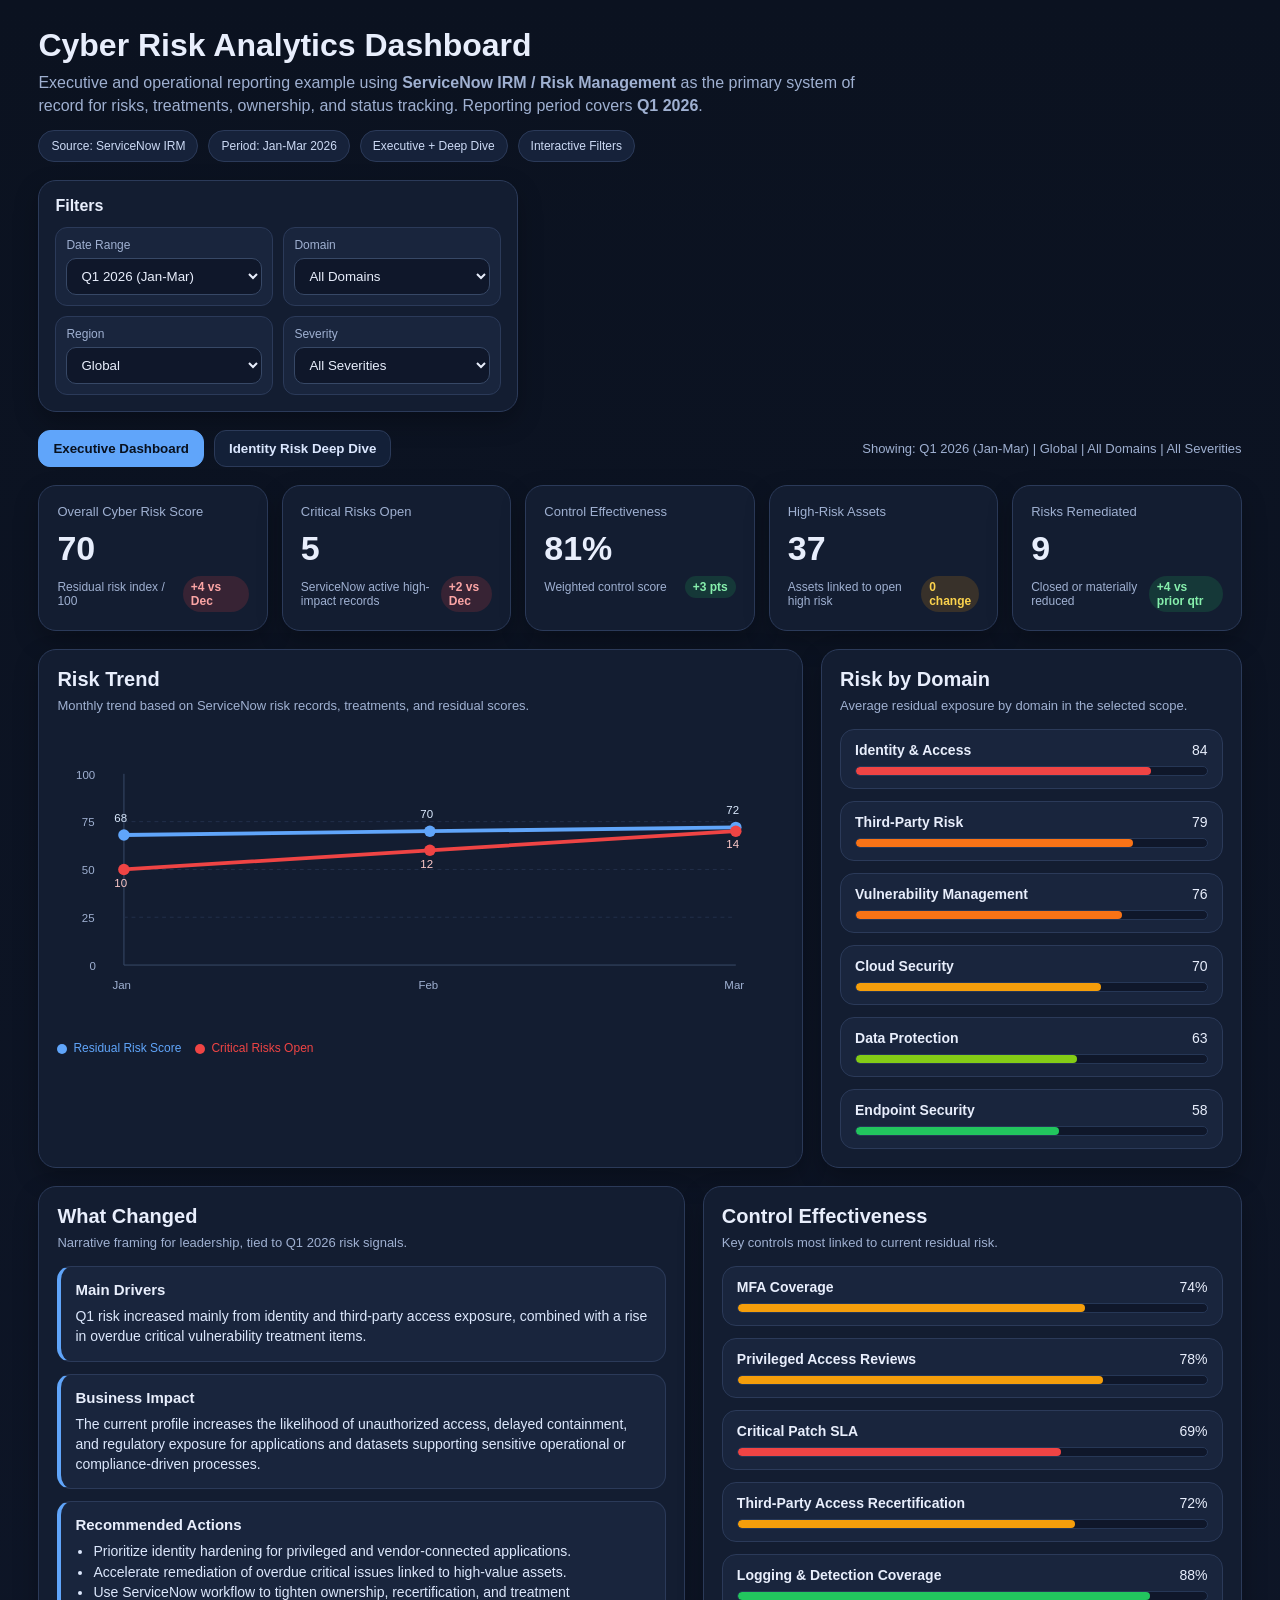
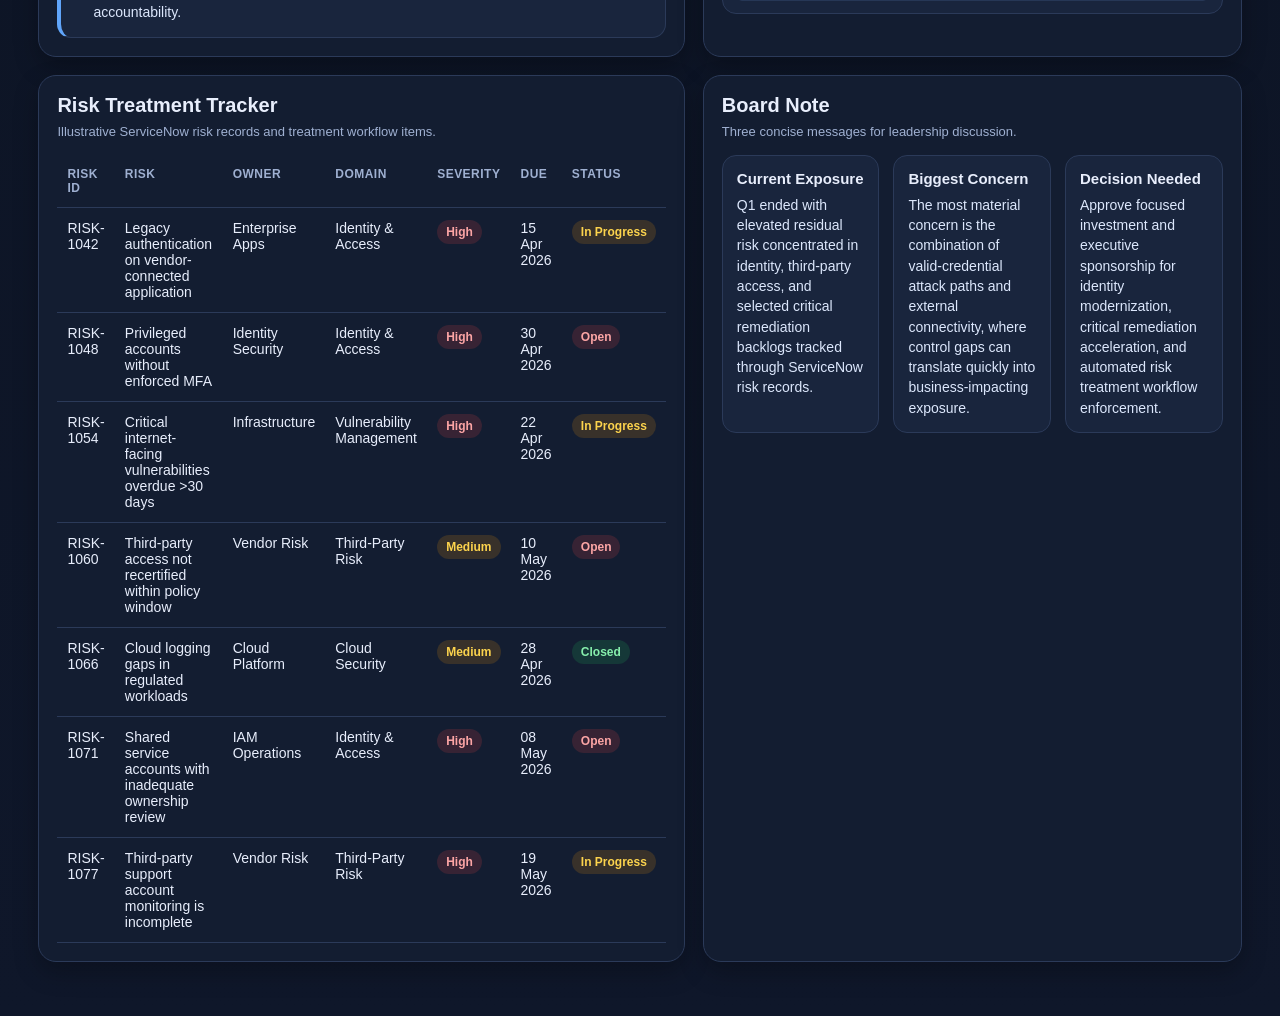
==== index.html @ 6f70bd86 "Update" ====
<!DOCTYPE html>
<html lang="en">
<head>
  <meta charset="UTF-8" />
  <meta name="viewport" content="width=device-width, initial-scale=1.0" />
  <title>Cyber Risk Analytics | ServiceNow IRM Example</title>
  <style>
    :root {
      --bg: #0b1220;
      --bg-2: #0f172a;
      --panel: #131d31;
      --panel-2: #19253d;
      --border: #2b3a59;
      --text: #e8eefc;
      --muted: #9fb0d1;
      --accent: #60a5fa;
      --good: #22c55e;
      --warn: #f59e0b;
      --bad: #ef4444;
      --good-soft: rgba(34, 197, 94, 0.16);
      --warn-soft: rgba(245, 158, 11, 0.16);
      --bad-soft: rgba(239, 68, 68, 0.16);
      --radius: 18px;
      --shadow: 0 10px 25px rgba(0, 0, 0, 0.25);
    }

    * { box-sizing: border-box; }

    body {
      margin: 0;
      font-family: Arial, Helvetica, sans-serif;
      color: var(--text);
      background: linear-gradient(180deg, var(--bg) 0%, var(--bg-2) 100%);
    }

    .container {
      width: min(1440px, 94%);
      margin: 0 auto;
      padding: 28px 0 36px;
    }

    .topbar {
      display: flex;
      justify-content: space-between;
      gap: 18px;
      align-items: flex-start;
      flex-wrap: wrap;
      margin-bottom: 18px;
    }

    .title-block h1 {
      margin: 0 0 8px;
      font-size: 32px;
      line-height: 1.1;
    }

    .title-block p {
      margin: 0;
      color: var(--muted);
      line-height: 1.45;
      max-width: 820px;
    }

    .tag-row {
      margin-top: 12px;
      display: flex;
      gap: 10px;
      flex-wrap: wrap;
    }

    .tag {
      background: #16223a;
      border: 1px solid var(--border);
      color: #ccdaf5;
      padding: 8px 12px;
      border-radius: 999px;
      font-size: 12px;
    }

    .card {
      background: var(--panel);
      border: 1px solid var(--border);
      border-radius: var(--radius);
      box-shadow: var(--shadow);
    }

    .filters {
      min-width: 360px;
      padding: 16px;
    }

    .filters h3 {
      margin: 0 0 12px;
      font-size: 16px;
    }

    .filter-grid {
      display: grid;
      grid-template-columns: 1fr 1fr;
      gap: 10px;
    }

    .filter {
      background: var(--panel-2);
      border: 1px solid var(--border);
      border-radius: 12px;
      padding: 10px;
    }

    .filter label {
      display: block;
      font-size: 12px;
      color: var(--muted);
      margin-bottom: 6px;
    }

    .filter select {
      width: 100%;
      border: 1px solid #374866;
      background: #0f172a;
      color: var(--text);
      padding: 9px 10px;
      border-radius: 10px;
      outline: none;
    }

    .toolbar {
      display: flex;
      justify-content: space-between;
      gap: 12px;
      align-items: center;
      flex-wrap: wrap;
      margin: 18px 0;
    }

    .tabs {
      display: flex;
      gap: 10px;
      flex-wrap: wrap;
    }

    .tab-btn {
      border: 1px solid var(--border);
      background: #132038;
      color: #dbe7ff;
      padding: 10px 14px;
      border-radius: 12px;
      cursor: pointer;
      font-weight: 700;
    }

    .tab-btn.active {
      background: var(--accent);
      color: #08111f;
      border-color: var(--accent);
    }

    .meta-note {
      color: var(--muted);
      font-size: 13px;
    }

    .tab-content {
      display: none;
    }

    .tab-content.active {
      display: block;
    }

    .kpi-grid {
      display: grid;
      grid-template-columns: repeat(5, 1fr);
      gap: 14px;
      margin-bottom: 18px;
    }

    .kpi-card {
      padding: 18px;
    }

    .kpi-label {
      color: var(--muted);
      font-size: 13px;
      margin-bottom: 10px;
    }

    .kpi-value {
      font-size: 34px;
      font-weight: 700;
      margin-bottom: 8px;
    }

    .kpi-foot {
      display: flex;
      justify-content: space-between;
      gap: 8px;
      align-items: center;
      color: var(--muted);
      font-size: 12px;
    }

    .delta {
      font-weight: 700;
      font-size: 12px;
      padding: 4px 8px;
      border-radius: 999px;
    }

    .delta.good { background: var(--good-soft); color: #86efac; }
    .delta.warn { background: var(--warn-soft); color: #fcd34d; }
    .delta.bad  { background: var(--bad-soft); color: #fca5a5; }

    .section-grid {
      display: grid;
      grid-template-columns: 2fr 1.1fr;
      gap: 18px;
      margin-bottom: 18px;
    }

    .section-grid-2 {
      display: grid;
      grid-template-columns: 1.2fr 1fr;
      gap: 18px;
      margin-bottom: 18px;
    }

    .panel {
      padding: 18px;
    }

    .panel h2 {
      margin: 0 0 6px;
      font-size: 20px;
    }

    .sub {
      color: var(--muted);
      font-size: 13px;
      margin-bottom: 14px;
      line-height: 1.4;
    }

    .legend {
      display: flex;
      gap: 14px;
      flex-wrap: wrap;
      color: var(--muted);
      font-size: 12px;
      margin-top: 8px;
    }

    .legend span::before {
      content: "";
      display: inline-block;
      width: 10px;
      height: 10px;
      border-radius: 999px;
      margin-right: 6px;
      vertical-align: middle;
      background: currentColor;
    }

    .domain-list {
      display: grid;
      gap: 12px;
    }

    .domain-item {
      background: var(--panel-2);
      border: 1px solid var(--border);
      border-radius: 14px;
      padding: 12px 14px;
    }

    .domain-top {
      display: flex;
      justify-content: space-between;
      gap: 10px;
      margin-bottom: 8px;
      font-size: 14px;
    }

    .domain-bar {
      height: 10px;
      background: #0f172a;
      border-radius: 999px;
      overflow: hidden;
      border: 1px solid #263756;
    }

    .domain-fill {
      height: 100%;
      border-radius: 999px;
    }

    .callout-grid {
      display: grid;
      gap: 12px;
    }

    .callout {
      background: var(--panel-2);
      border: 1px solid var(--border);
      border-left: 4px solid var(--accent);
      border-radius: 14px;
      padding: 14px;
    }

    .callout h4 {
      margin: 0 0 8px;
      font-size: 15px;
    }

    .callout p,
    .callout li {
      margin: 0;
      color: #dce7fc;
      line-height: 1.45;
      font-size: 14px;
    }

    .callout ul {
      margin: 0;
      padding-left: 18px;
    }

    table {
      width: 100%;
      border-collapse: collapse;
      font-size: 14px;
    }

    th, td {
      text-align: left;
      padding: 12px 10px;
      border-bottom: 1px solid var(--border);
      vertical-align: top;
    }

    th {
      font-size: 12px;
      color: var(--muted);
      text-transform: uppercase;
      letter-spacing: 0.04em;
    }

    .pill, .status {
      display: inline-block;
      padding: 5px 9px;
      border-radius: 999px;
      font-size: 12px;
      font-weight: 700;
      white-space: nowrap;
    }

    .pill.high, .status.open { background: var(--bad-soft); color: #fca5a5; }
    .pill.med, .status.progress { background: var(--warn-soft); color: #fcd34d; }
    .pill.low, .status.closed { background: var(--good-soft); color: #86efac; }

    .board-note {
      display: grid;
      grid-template-columns: repeat(3, 1fr);
      gap: 14px;
    }

    .board-box {
      background: var(--panel-2);
      border: 1px solid var(--border);
      border-radius: 14px;
      padding: 14px;
    }

    .board-box h4 {
      margin: 0 0 8px;
      font-size: 15px;
    }

    .board-box p {
      margin: 0;
      color: #dce7fc;
      line-height: 1.45;
      font-size: 14px;
    }

    .identity-grid {
      display: grid;
      grid-template-columns: 1.1fr 1fr;
      gap: 18px;
      margin-bottom: 18px;
    }

    .mini-grid {
      display: grid;
      grid-template-columns: repeat(3, 1fr);
      gap: 14px;
      margin-bottom: 18px;
    }

    .mini-card {
      padding: 16px;
    }

    .mini-card h3 {
      margin: 0 0 8px;
      font-size: 15px;
      color: var(--muted);
      font-weight: 600;
    }

    .mini-card .big {
      font-size: 30px;
      font-weight: 700;
      margin-bottom: 6px;
    }

    .footnote {
      margin-top: 16px;
      color: var(--muted);
      font-size: 12px;
      line-height: 1.5;
    }

    @media (max-width: 1200px) {
      .kpi-grid { grid-template-columns: repeat(2, 1fr); }
      .section-grid, .section-grid-2, .identity-grid, .board-note { grid-template-columns: 1fr; }
      .mini-grid { grid-template-columns: 1fr; }
    }

    @media (max-width: 720px) {
      .kpi-grid { grid-template-columns: 1fr; }
      .filter-grid { grid-template-columns: 1fr; }
      .filters { min-width: auto; width: 100%; }
    }
  </style>
</head>
<body>
  <div class="container">
    <div class="topbar">
      <div class="title-block">
        <h1>Cyber Risk Analytics Dashboard</h1>
        <p>
          Executive and operational reporting example using <strong>ServiceNow IRM / Risk Management</strong>
          as the primary system of record for risks, treatments, ownership, and status tracking.
          Reporting period covers <strong>Q1 2026</strong>.
        </p>
        <div class="tag-row">
          <span class="tag">Source: ServiceNow IRM</span>
          <span class="tag">Period: Jan-Mar 2026</span>
          <span class="tag">Executive + Deep Dive</span>
          <span class="tag">Interactive Filters</span>
        </div>
      </div>

      <div class="filters card">
        <h3>Filters</h3>
        <div class="filter-grid">
          <div class="filter">
            <label>Date Range</label>
            <select id="dateRange">
              <option value="q1" selected>Q1 2026 (Jan-Mar)</option>
              <option value="jan">January 2026</option>
              <option value="feb">February 2026</option>
              <option value="mar">March 2026</option>
            </select>
          </div>
          <div class="filter">
            <label>Domain</label>
            <select id="domainFilter">
              <option value="all" selected>All Domains</option>
              <option value="Identity & Access">Identity & Access</option>
              <option value="Third-Party Risk">Third-Party Risk</option>
              <option value="Vulnerability Management">Vulnerability Management</option>
              <option value="Cloud Security">Cloud Security</option>
            </select>
          </div>
          <div class="filter">
            <label>Region</label>
            <select id="regionFilter">
              <option value="all" selected>Global</option>
              <option value="EMEA">EMEA</option>
              <option value="Americas">Americas</option>
              <option value="APAC">APAC</option>
            </select>
          </div>
          <div class="filter">
            <label>Severity</label>
            <select id="severityFilter">
              <option value="all" selected>All Severities</option>
              <option value="High">High</option>
              <option value="Medium">Medium</option>
            </select>
          </div>
        </div>
      </div>
    </div>

    <div class="toolbar">
      <div class="tabs">
        <button class="tab-btn active" data-tab="executiveTab">Executive Dashboard</button>
        <button class="tab-btn" data-tab="identityTab">Identity Risk Deep Dive</button>
      </div>
      <div class="meta-note" id="activeScopeText">
        Showing: Q1 2026 | Global | All Domains | All Severities
      </div>
    </div>

    <div id="executiveTab" class="tab-content active">
      <section class="kpi-grid">
        <div class="card kpi-card">
          <div class="kpi-label">Overall Cyber Risk Score</div>
          <div class="kpi-value" id="kpiRiskScore">72</div>
          <div class="kpi-foot">
            <span>Residual risk index / 100</span>
            <span class="delta bad" id="kpiRiskDelta">+4 vs Dec</span>
          </div>
        </div>

        <div class="card kpi-card">
          <div class="kpi-label">Critical Risks Open</div>
          <div class="kpi-value" id="kpiCriticalOpen">14</div>
          <div class="kpi-foot">
            <span>ServiceNow active high-impact records</span>
            <span class="delta bad" id="kpiCriticalDelta">+2 vs Dec</span>
          </div>
        </div>

        <div class="card kpi-card">
          <div class="kpi-label">Control Effectiveness</div>
          <div class="kpi-value" id="kpiControl">81%</div>
          <div class="kpi-foot">
            <span>Weighted control score</span>
            <span class="delta good" id="kpiControlDelta">+3 pts</span>
          </div>
        </div>

        <div class="card kpi-card">
          <div class="kpi-label">High-Risk Assets</div>
          <div class="kpi-value" id="kpiAssets">37</div>
          <div class="kpi-foot">
            <span>Assets linked to open high risk</span>
            <span class="delta warn" id="kpiAssetsDelta">0 change</span>
          </div>
        </div>

        <div class="card kpi-card">
          <div class="kpi-label">Risks Remediated</div>
          <div class="kpi-value" id="kpiClosed">9</div>
          <div class="kpi-foot">
            <span>Closed or materially reduced</span>
            <span class="delta good" id="kpiClosedDelta">+4 vs prior qtr</span>
          </div>
        </div>
      </section>

      <section class="section-grid">
        <div class="card panel">
          <h2>Risk Trend</h2>
          <div class="sub">Monthly trend based on ServiceNow risk records, treatments, and residual scores.</div>
          <div id="trendChart"></div>
          <div class="legend">
            <span style="color:#60a5fa;">Residual Risk Score</span>
            <span style="color:#ef4444;">Critical Risks Open</span>
          </div>
        </div>

        <div class="card panel">
          <h2>Risk by Domain</h2>
          <div class="sub">Average residual exposure by domain in the selected scope.</div>
          <div class="domain-list" id="domainList"></div>
        </div>
      </section>

      <section class="section-grid-2">
        <div class="card panel">
          <h2>What Changed</h2>
          <div class="sub">Narrative framing for leadership, tied to Q1 2026 risk signals.</div>
          <div class="callout-grid">
            <div class="callout">
              <h4>Main Drivers</h4>
              <p id="narrativeDrivers"></p>
            </div>
            <div class="callout">
              <h4>Business Impact</h4>
              <p id="narrativeImpact"></p>
            </div>
            <div class="callout">
              <h4>Recommended Actions</h4>
              <ul id="narrativeActions"></ul>
            </div>
          </div>
        </div>

        <div class="card panel">
          <h2>Control Effectiveness</h2>
          <div class="sub">Key controls most linked to current residual risk.</div>
          <div class="domain-list" id="controlList"></div>
        </div>
      </section>

      <section class="section-grid-2">
        <div class="card panel">
          <h2>Risk Treatment Tracker</h2>
          <div class="sub">Illustrative ServiceNow risk records and treatment workflow items.</div>
          <table>
            <thead>
              <tr>
                <th>Risk ID</th>
                <th>Risk</th>
                <th>Owner</th>
                <th>Domain</th>
                <th>Severity</th>
                <th>Due</th>
                <th>Status</th>
              </tr>
            </thead>
            <tbody id="riskTableBody"></tbody>
          </table>
        </div>

        <div class="card panel">
          <h2>Board Note</h2>
          <div class="sub">Three concise messages for leadership discussion.</div>
          <div class="board-note">
            <div class="board-box">
              <h4>Current Exposure</h4>
              <p id="boardExposure"></p>
            </div>
            <div class="board-box">
              <h4>Biggest Concern</h4>
              <p id="boardConcern"></p>
            </div>
            <div class="board-box">
              <h4>Decision Needed</h4>
              <p id="boardDecision"></p>
            </div>
          </div>
        </div>
      </section>
    </div>

    <div id="identityTab" class="tab-content">
      <section class="mini-grid">
        <div class="card mini-card">
          <h3>Privileged Accounts Without MFA</h3>
          <div class="big" id="idMfaGap">18</div>
          <div class="meta-note">Accounts tied to high-risk ServiceNow records</div>
        </div>
        <div class="card mini-card">
          <h3>Third-Party Connected Apps</h3>
          <div class="big" id="idVendorApps">7</div>
          <div class="meta-note">Apps requiring authentication review</div>
        </div>
        <div class="card mini-card">
          <h3>Identity Control Effectiveness</h3>
          <div class="big" id="idControlScore">74%</div>
          <div class="meta-note">Weighted score across MFA, PAM, recertification</div>
        </div>
      </section>

      <section class="identity-grid">
        <div class="card panel">
          <h2>Identity Risk Story</h2>
          <div class="sub">Focused view on access, authentication, and vendor-linked exposure.</div>
          <div class="callout-grid">
            <div class="callout">
              <h4>Current State</h4>
              <p>
                Identity remains the highest-risk domain in Q1 2026, driven by gaps in MFA enforcement,
                recertification coverage, and legacy authentication on selected externally connected applications.
              </p>
            </div>
            <div class="callout">
              <h4>Why It Matters</h4>
              <p>
                This is the most direct path from technical weakness to business impact, because successful compromise
                through valid credentials can bypass many perimeter controls and expose regulated or sensitive datasets.
              </p>
            </div>
            <div class="callout">
              <h4>Priority Actions</h4>
              <ul>
                <li>Accelerate MFA enforcement for privileged and external-facing accounts.</li>
                <li>Complete migration of legacy vendor-connected authentication flows to OAuth2.</li>
                <li>Automate third-party access recertification through ServiceNow workflow.</li>
              </ul>
            </div>
          </div>
        </div>

        <div class="card panel">
          <h2>Identity Controls</h2>
          <div class="sub">Q1 control view for the selected scope.</div>
          <div class="domain-list" id="identityControlList"></div>
        </div>
      </section>

      <section class="card panel">
        <h2>Identity Risk Records</h2>
        <div class="sub">Identity and access risks filtered from the same ServiceNow-style dataset.</div>
        <table>
          <thead>
            <tr>
              <th>Risk ID</th>
              <th>Risk</th>
              <th>Owner</th>
              <th>Region</th>
              <th>Severity</th>
              <th>Due</th>
              <th>Status</th>
            </tr>
          </thead>
          <tbody id="identityTableBody"></tbody>
        </table>

        <div class="footnote">
          Example page only. Data is illustrative, but shaped to reflect realistic Q1 2026 themes:
          identity risk, third-party access exposure, vulnerability backlog, and executive decision support.
        </div>
      </section>
    </div>
  </div>

  <script>
    const monthlyData = {
      q1: {
        labels: ["Jan", "Feb", "Mar"],
        riskScore: [68, 70, 72],
        criticalOpen: [10, 12, 14],
        controlEffectiveness: 81,
        highRiskAssets: 37,
        remediated: 9,
        delta: {
          risk: "+4 vs Dec",
          critical: "+2 vs Dec",
          control: "+3 pts",
          assets: "0 change",
          closed: "+4 vs prior qtr"
        }
      },
      jan: {
        labels: ["Jan"],
        riskScore: [68],
        criticalOpen: [10],
        controlEffectiveness: 79,
        highRiskAssets: 34,
        remediated: 2,
        delta: {
          risk: "+0 baseline",
          critical: "10 open",
          control: "79%",
          assets: "34 assets",
          closed: "2 closed"
        }
      },
      feb: {
        labels: ["Feb"],
        riskScore: [70],
        criticalOpen: [12],
        controlEffectiveness: 80,
        highRiskAssets: 36,
        remediated: 3,
        delta: {
          risk: "+2 vs Jan",
          critical: "+2 vs Jan",
          control: "+1 pt",
          assets: "+2 vs Jan",
          closed: "3 closed"
        }
      },
      mar: {
        labels: ["Mar"],
        riskScore: [72],
        criticalOpen: [14],
        controlEffectiveness: 81,
        highRiskAssets: 37,
        remediated: 4,
        delta: {
          risk: "+2 vs Feb",
          critical: "+2 vs Feb",
          control: "+1 pt",
          assets: "+1 vs Feb",
          closed: "4 closed"
        }
      }
    };

    const risks = [
      {
        id: "RISK-1042",
        title: "Legacy authentication on vendor-connected application",
        owner: "Enterprise Apps",
        domain: "Identity & Access",
        severity: "High",
        status: "In Progress",
        region: "EMEA",
        due: "15 Apr 2026"
      },
      {
        id: "RISK-1048",
        title: "Privileged accounts without enforced MFA",
        owner: "Identity Security",
        domain: "Identity & Access",
        severity: "High",
        status: "Open",
        region: "Global",
        due: "30 Apr 2026"
      },
      {
        id: "RISK-1054",
        title: "Critical internet-facing vulnerabilities overdue >30 days",
        owner: "Infrastructure",
        domain: "Vulnerability Management",
        severity: "High",
        status: "In Progress",
        region: "Americas",
        due: "22 Apr 2026"
      },
      {
        id: "RISK-1060",
        title: "Third-party access not recertified within policy window",
        owner: "Vendor Risk",
        domain: "Third-Party Risk",
        severity: "Medium",
        status: "Open",
        region: "Global",
        due: "10 May 2026"
      },
      {
        id: "RISK-1066",
        title: "Cloud logging gaps in regulated workloads",
        owner: "Cloud Platform",
        domain: "Cloud Security",
        severity: "Medium",
        status: "Closed",
        region: "APAC",
        due: "28 Apr 2026"
      },
      {
        id: "RISK-1071",
        title: "Shared service accounts with inadequate ownership review",
        owner: "IAM Operations",
        domain: "Identity & Access",
        severity: "High",
        status: "Open",
        region: "EMEA",
        due: "08 May 2026"
      },
      {
        id: "RISK-1077",
        title: "Third-party support account monitoring is incomplete",
        owner: "Vendor Risk",
        domain: "Third-Party Risk",
        severity: "High",
        status: "In Progress",
        region: "Americas",
        due: "19 May 2026"
      }
    ];

    const domainScores = {
      "Identity & Access": 84,
      "Third-Party Risk": 79,
      "Vulnerability Management": 76,
      "Cloud Security": 70,
      "Data Protection": 63,
      "Endpoint Security": 58
    };

    const controls = [
      { name: "MFA Coverage", value: 74, color: "#f59e0b" },
      { name: "Privileged Access Reviews", value: 78, color: "#f59e0b" },
      { name: "Critical Patch SLA", value: 69, color: "#ef4444" },
      { name: "Third-Party Access Recertification", value: 72, color: "#f59e0b" },
      { name: "Logging & Detection Coverage", value: 88, color: "#22c55e" }
    ];

    const identityControls = [
      { name: "Privileged MFA Enforcement", value: 71, color: "#ef4444" },
      { name: "Role / Access Recertification", value: 73, color: "#f59e0b" },
      { name: "Vendor Authentication Modernization", value: 68, color: "#ef4444" },
      { name: "Identity Monitoring Coverage", value: 84, color: "#22c55e" }
    ];

    const filterEls = {
      dateRange: document.getElementById("dateRange"),
      domain: document.getElementById("domainFilter"),
      region: document.getElementById("regionFilter"),
      severity: document.getElementById("severityFilter")
    };

    function statusClass(status) {
      if (status === "Open") return "open";
      if (status === "In Progress") return "progress";
      return "closed";
    }

    function severityClass(sev) {
      if (sev === "High") return "high";
      if (sev === "Medium") return "med";
      return "low";
    }

    function renderTrendChart(scopeKey) {
      const data = monthlyData[scopeKey];
      const labels = data.labels;
      const riskArr = data.riskScore;
      const criticalArr = data.criticalOpen;

      const width = 760;
      const height = 300;
      const left = 70;
      const right = 710;
      const top = 40;
      const bottom = 240;

      const pointsFor = (arr) => {
        const step = labels.length === 1 ? 0 : (right - left) / (labels.length - 1);
        return arr.map((v, i) => {
          const x = labels.length === 1 ? (left + right) / 2 : left + (step * i);
          const y = bottom - ((v / 100) * (bottom - top));
          return { x, y, value: v, label: labels[i] };
        });
      };

      const riskPoints = pointsFor(riskArr);
      const critPoints = pointsFor(criticalArr.map(v => v * 5)); // scale visually

      const poly = pts => pts.map(p => `${p.x},${p.y}`).join(" ");

      const labelX = (i) => labels.length === 1 ? (left + right) / 2 : left + (((right - left) / (labels.length - 1)) * i);

      document.getElementById("trendChart").innerHTML = `
        <svg viewBox="0 0 760 300" width="100%" height="300" aria-label="Risk trend chart">
          <line x1="${left}" y1="${top}" x2="${left}" y2="${bottom}" stroke="#3a4b6a" stroke-width="1"/>
          <line x1="${left}" y1="${bottom}" x2="${right}" y2="${bottom}" stroke="#3a4b6a" stroke-width="1"/>

          <line x1="${left}" y1="190" x2="${right}" y2="190" stroke="#22304b" stroke-dasharray="4 4"/>
          <line x1="${left}" y1="140" x2="${right}" y2="140" stroke="#22304b" stroke-dasharray="4 4"/>
          <line x1="${left}" y1="90" x2="${right}" y2="90" stroke="#22304b" stroke-dasharray="4 4"/>

          <text x="34" y="245" fill="#9fb0d1" font-size="12">0</text>
          <text x="26" y="195" fill="#9fb0d1" font-size="12">25</text>
          <text x="26" y="145" fill="#9fb0d1" font-size="12">50</text>
          <text x="26" y="95" fill="#9fb0d1" font-size="12">75</text>
          <text x="20" y="45" fill="#9fb0d1" font-size="12">100</text>

          ${labels.map((lbl, i) => `
            <text x="${labelX(i) - 12}" y="265" fill="#9fb0d1" font-size="12">${lbl}</text>
          `).join("")}

          <polyline fill="none" stroke="#60a5fa" stroke-width="4" points="${poly(riskPoints)}" />
          <polyline fill="none" stroke="#ef4444" stroke-width="4" points="${poly(critPoints)}" />

          ${riskPoints.map(p => `
            <circle cx="${p.x}" cy="${p.y}" r="6" fill="#60a5fa"/>
            <text x="${p.x - 10}" y="${p.y - 14}" fill="#dbeafe" font-size="12">${p.value}</text>
          `).join("")}

          ${critPoints.map((p, i) => `
            <circle cx="${p.x}" cy="${p.y}" r="6" fill="#ef4444"/>
            <text x="${p.x - 10}" y="${p.y + 18}" fill="#fecaca" font-size="12">${criticalArr[i]}</text>
          `).join("")}
        </svg>
      `;
    }

    function renderDomainList(selectedDomain) {
      const list = document.getElementById("domainList");
      const entries = Object.entries(domainScores)
        .filter(([name]) => selectedDomain === "all" || name === selectedDomain);

      list.innerHTML = entries.map(([name, value]) => {
        const color =
          value >= 80 ? "#ef4444" :
          value >= 75 ? "#f97316" :
          value >= 68 ? "#f59e0b" :
          value >= 60 ? "#84cc16" : "#22c55e";

        return `
          <div class="domain-item">
            <div class="domain-top"><strong>${name}</strong><span>${value}</span></div>
            <div class="domain-bar"><div class="domain-fill" style="width:${value}%; background:${color};"></div></div>
          </div>
        `;
      }).join("");
    }

    function renderControlList(targetId, items) {
      const el = document.getElementById(targetId);
      el.innerHTML = items.map(c => `
        <div class="domain-item">
          <div class="domain-top"><strong>${c.name}</strong><span>${c.value}%</span></div>
          <div class="domain-bar"><div class="domain-fill" style="width:${c.value}%; background:${c.color};"></div></div>
        </div>
      `).join("");
    }

    function getFilteredRisks() {
      const domain = filterEls.domain.value;
      const region = filterEls.region.value;
      const severity = filterEls.severity.value;

      return risks.filter(r => {
        const domainOk = domain === "all" || r.domain === domain;
        const regionOk = region === "all" || r.region === region || r.region === "Global";
        const sevOk = severity === "all" || r.severity === severity;
        return domainOk && regionOk && sevOk;
      });
    }

    function renderRiskTable() {
      const rows = getFilteredRisks();
      const body = document.getElementById("riskTableBody");
      body.innerHTML = rows.map(r => `
        <tr>
          <td>${r.id}</td>
          <td>${r.title}</td>
          <td>${r.owner}</td>
          <td>${r.domain}</td>
          <td><span class="pill ${severityClass(r.severity)}">${r.severity}</span></td>
          <td>${r.due}</td>
          <td><span class="status ${statusClass(r.status)}">${r.status}</span></td>
        </tr>
      `).join("");
    }

    function renderIdentityTable() {
      const rows = getFilteredRisks().filter(r => r.domain === "Identity & Access");
      const body = document.getElementById("identityTableBody");
      body.innerHTML = rows.map(r => `
        <tr>
          <td>${r.id}</td>
          <td>${r.title}</td>
          <td>${r.owner}</td>
          <td>${r.region}</td>
          <td><span class="pill ${severityClass(r.severity)}">${r.severity}</span></td>
          <td>${r.due}</td>
          <td><span class="status ${statusClass(r.status)}">${r.status}</span></td>
        </tr>
      `).join("") || `
        <tr><td colspan="7">No identity risks match the current filters.</td></tr>
      `;
    }

    function renderNarratives(scopeKey) {
      const domain = filterEls.domain.value;
      const driversText =
        domain === "Identity & Access"
          ? "Identity remains the primary risk driver, with incomplete MFA coverage, legacy authentication on selected vendor-connected applications, and weak ownership review on shared privileged accounts."
          : domain === "Third-Party Risk"
          ? "Third-party risk remains elevated due to delayed recertification, inconsistent monitoring of partner-linked accounts, and incomplete validation of externally connected support access."
          : domain === "Vulnerability Management"
          ? "Residual risk is being driven by overdue critical vulnerabilities on externally exposed assets, where remediation pace has not fully matched exposure and exploitation pressure."
          : "Q1 risk increased mainly from identity and third-party access exposure, combined with a rise in overdue critical vulnerability treatment items.";

      const impactText =
        "The current profile increases the likelihood of unauthorized access, delayed containment, and regulatory exposure for applications and datasets supporting sensitive operational or compliance-driven processes.";

      const actions = [
        "Prioritize identity hardening for privileged and vendor-connected applications.",
        "Accelerate remediation of overdue critical issues linked to high-value assets.",
        "Use ServiceNow workflow to tighten ownership, recertification, and treatment accountability."
      ];

      document.getElementById("narrativeDrivers").textContent = driversText;
      document.getElementById("narrativeImpact").textContent = impactText;
      document.getElementById("narrativeActions").innerHTML = actions.map(a => `<li>${a}</li>`).join("");

      document.getElementById("boardExposure").textContent =
        "Q1 ended with elevated residual risk concentrated in identity, third-party access, and selected critical remediation backlogs tracked through ServiceNow risk records.";

      document.getElementById("boardConcern").textContent =
        "The most material concern is the combination of valid-credential attack paths and external connectivity, where control gaps can translate quickly into business-impacting exposure.";

      document.getElementById("boardDecision").textContent =
        "Approve focused investment and executive sponsorship for identity modernization, critical remediation acceleration, and automated risk treatment workflow enforcement.";
    }

    function renderKPIs(scopeKey) {
      const data = monthlyData[scopeKey];
      const filteredRisks = getFilteredRisks();

      const highCount = filteredRisks.filter(r => r.severity === "High" && r.status !== "Closed").length;
      const closedCount = filteredRisks.filter(r => r.status === "Closed").length;
      const assetCount = Math.max(8, filteredRisks.length * 4 + (scopeKey === "q1" ? 9 : 4));

      document.getElementById("kpiRiskScore").textContent =
        scopeKey === "q1"
          ? Math.round(data.riskScore.reduce((a,b)=>a+b,0) / data.riskScore.length)
          : data.riskScore[0];

      document.getElementById("kpiCriticalOpen").textContent = highCount;
      document.getElementById("kpiControl").textContent = `${data.controlEffectiveness}%`;
      document.getElementById("kpiAssets").textContent = assetCount;
      document.getElementById("kpiClosed").textContent = Math.max(data.remediated, closedCount);

      document.getElementById("kpiRiskDelta").textContent = data.delta.risk;
      document.getElementById("kpiCriticalDelta").textContent = data.delta.critical;
      document.getElementById("kpiControlDelta").textContent = data.delta.control;
      document.getElementById("kpiAssetsDelta").textContent = data.delta.assets;
      document.getElementById("kpiClosedDelta").textContent = data.delta.closed;
    }

    function renderIdentityMini() {
      const rows = getFilteredRisks().filter(r => r.domain === "Identity & Access");
      document.getElementById("idMfaGap").textContent = Math.max(6, rows.length * 6);
      document.getElementById("idVendorApps").textContent = Math.max(3, rows.length + 4);
      document.getElementById("idControlScore").textContent = "74%";
    }

    function updateScopeText() {
      const dateLabel = filterEls.dateRange.options[filterEls.dateRange.selectedIndex].text;
      const domainLabel = filterEls.domain.options[filterEls.domain.selectedIndex].text;
      const regionLabel = filterEls.region.options[filterEls.region.selectedIndex].text;
      const severityLabel = filterEls.severity.options[filterEls.severity.selectedIndex].text;
      document.getElementById("activeScopeText").textContent =
        `Showing: ${dateLabel} | ${regionLabel} | ${domainLabel} | ${severityLabel}`;
    }

    function renderAll() {
      const scopeKey = filterEls.dateRange.value;
      renderKPIs(scopeKey);
      renderTrendChart(scopeKey);
      renderDomainList(filterEls.domain.value);
      renderControlList("controlList", controls);
      renderControlList("identityControlList", identityControls);
      renderRiskTable();
      renderIdentityTable();
      renderNarratives(scopeKey);
      renderIdentityMini();
      updateScopeText();
    }

    document.querySelectorAll(".tab-btn").forEach(btn => {
      btn.addEventListener("click", () => {
        document.querySelectorAll(".tab-btn").forEach(b => b.classList.remove("active"));
        document.querySelectorAll(".tab-content").forEach(tab => tab.classList.remove("active"));
        btn.classList.add("active");
        document.getElementById(btn.dataset.tab).classList.add("active");
      });
    });

    Object.values(filterEls).forEach(el => el.addEventListener("change", renderAll));

    renderAll();
  </script>
</body>
</html>
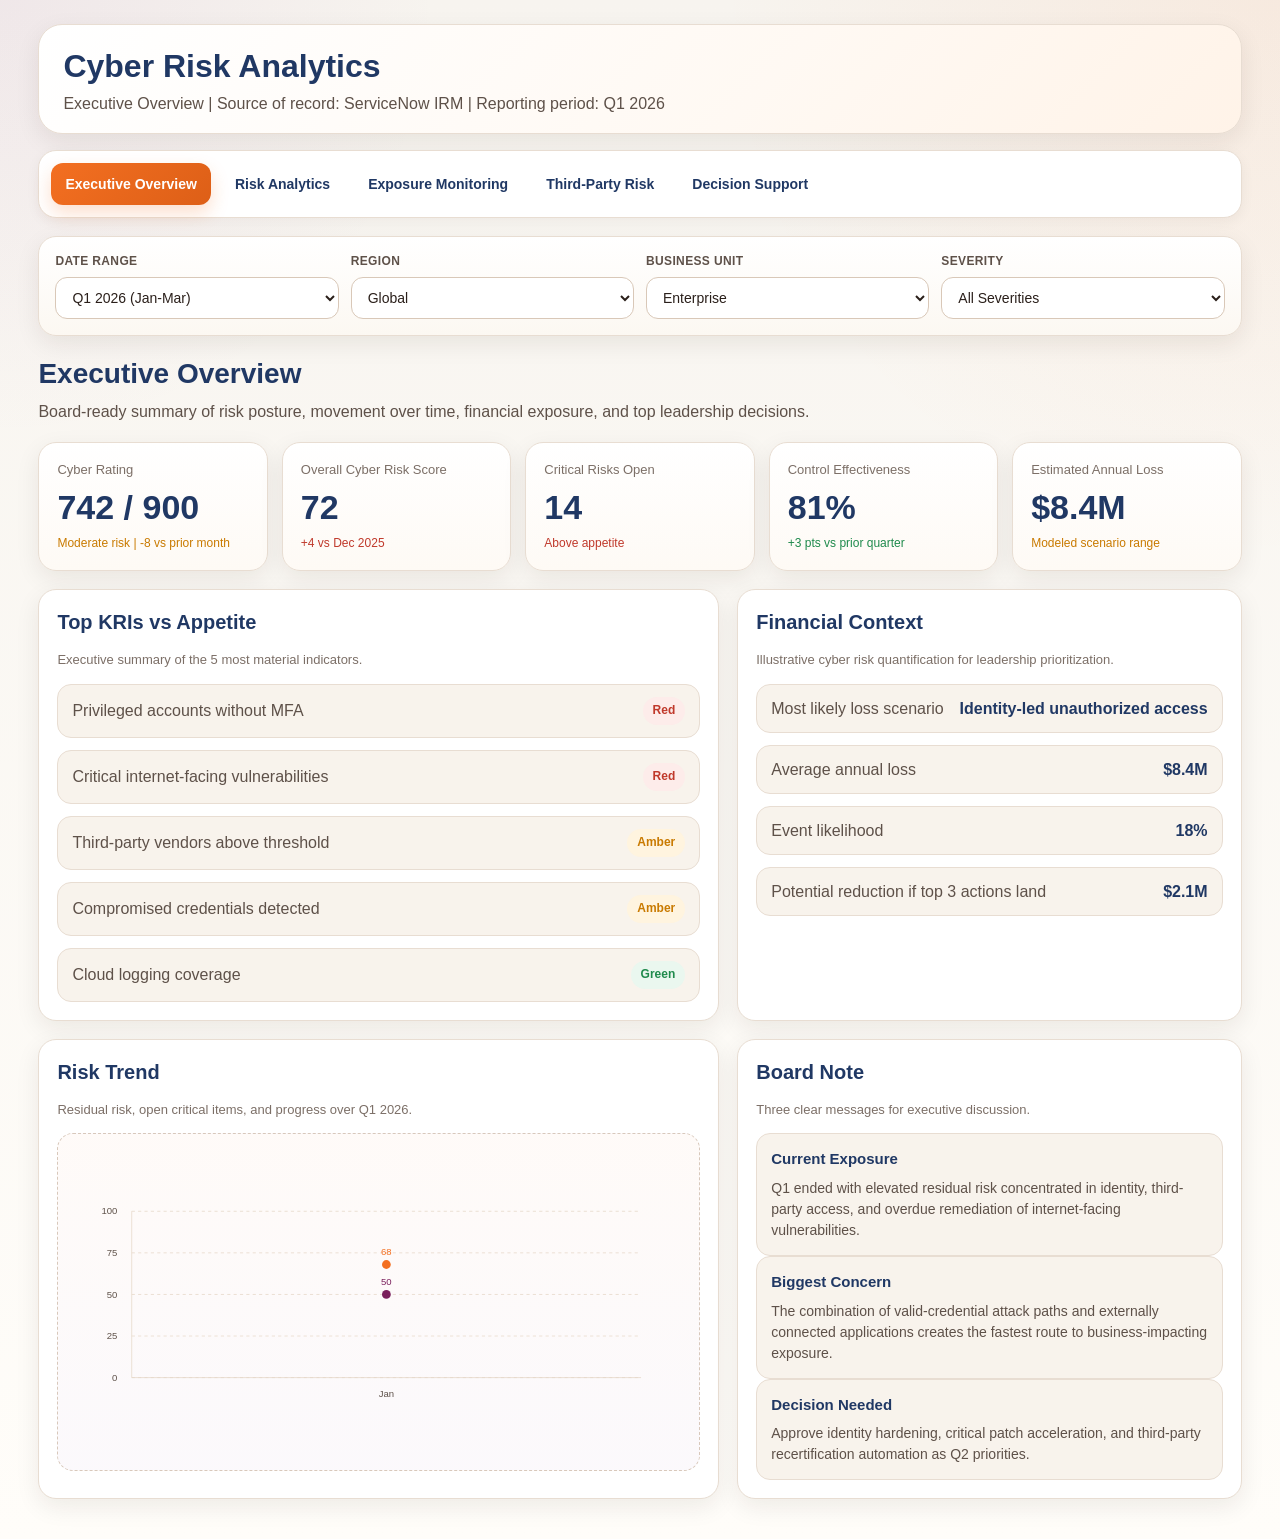
==== commit 946f4b9f: "commit files" ====
--- a/index.html
+++ b/index.html
@@ -3,1147 +3,201 @@
 <head>
   <meta charset="UTF-8" />
   <meta name="viewport" content="width=device-width, initial-scale=1.0" />
-  <title>Cyber Risk Analytics | ServiceNow IRM Example</title>
-  <style>
-    :root {
-      --bg: #0b1220;
-      --bg-2: #0f172a;
-      --panel: #131d31;
-      --panel-2: #19253d;
-      --border: #2b3a59;
-      --text: #e8eefc;
-      --muted: #9fb0d1;
-      --accent: #60a5fa;
-      --good: #22c55e;
-      --warn: #f59e0b;
-      --bad: #ef4444;
-      --good-soft: rgba(34, 197, 94, 0.16);
-      --warn-soft: rgba(245, 158, 11, 0.16);
-      --bad-soft: rgba(239, 68, 68, 0.16);
-      --radius: 18px;
-      --shadow: 0 10px 25px rgba(0, 0, 0, 0.25);
-    }
-
-    * { box-sizing: border-box; }
-
-    body {
-      margin: 0;
-      font-family: Arial, Helvetica, sans-serif;
-      color: var(--text);
-      background: linear-gradient(180deg, var(--bg) 0%, var(--bg-2) 100%);
-    }
-
-    .container {
-      width: min(1440px, 94%);
-      margin: 0 auto;
-      padding: 28px 0 36px;
-    }
-
-    .topbar {
-      display: flex;
-      justify-content: space-between;
-      gap: 18px;
-      align-items: flex-start;
-      flex-wrap: wrap;
-      margin-bottom: 18px;
-    }
-
-    .title-block h1 {
-      margin: 0 0 8px;
-      font-size: 32px;
-      line-height: 1.1;
-    }
-
-    .title-block p {
-      margin: 0;
-      color: var(--muted);
-      line-height: 1.45;
-      max-width: 820px;
-    }
-
-    .tag-row {
-      margin-top: 12px;
-      display: flex;
-      gap: 10px;
-      flex-wrap: wrap;
-    }
-
-    .tag {
-      background: #16223a;
-      border: 1px solid var(--border);
-      color: #ccdaf5;
-      padding: 8px 12px;
-      border-radius: 999px;
-      font-size: 12px;
-    }
-
-    .card {
-      background: var(--panel);
-      border: 1px solid var(--border);
-      border-radius: var(--radius);
-      box-shadow: var(--shadow);
-    }
-
-    .filters {
-      min-width: 360px;
-      padding: 16px;
-    }
-
-    .filters h3 {
-      margin: 0 0 12px;
-      font-size: 16px;
-    }
-
-    .filter-grid {
-      display: grid;
-      grid-template-columns: 1fr 1fr;
-      gap: 10px;
-    }
-
-    .filter {
-      background: var(--panel-2);
-      border: 1px solid var(--border);
-      border-radius: 12px;
-      padding: 10px;
-    }
-
-    .filter label {
-      display: block;
-      font-size: 12px;
-      color: var(--muted);
-      margin-bottom: 6px;
-    }
-
-    .filter select {
-      width: 100%;
-      border: 1px solid #374866;
-      background: #0f172a;
-      color: var(--text);
-      padding: 9px 10px;
-      border-radius: 10px;
-      outline: none;
-    }
-
-    .toolbar {
-      display: flex;
-      justify-content: space-between;
-      gap: 12px;
-      align-items: center;
-      flex-wrap: wrap;
-      margin: 18px 0;
-    }
-
-    .tabs {
-      display: flex;
-      gap: 10px;
-      flex-wrap: wrap;
-    }
-
-    .tab-btn {
-      border: 1px solid var(--border);
-      background: #132038;
-      color: #dbe7ff;
-      padding: 10px 14px;
-      border-radius: 12px;
-      cursor: pointer;
-      font-weight: 700;
-    }
-
-    .tab-btn.active {
-      background: var(--accent);
-      color: #08111f;
-      border-color: var(--accent);
-    }
-
-    .meta-note {
-      color: var(--muted);
-      font-size: 13px;
-    }
-
-    .tab-content {
-      display: none;
-    }
-
-    .tab-content.active {
-      display: block;
-    }
-
-    .kpi-grid {
-      display: grid;
-      grid-template-columns: repeat(5, 1fr);
-      gap: 14px;
-      margin-bottom: 18px;
-    }
-
-    .kpi-card {
-      padding: 18px;
-    }
-
-    .kpi-label {
-      color: var(--muted);
-      font-size: 13px;
-      margin-bottom: 10px;
-    }
-
-    .kpi-value {
-      font-size: 34px;
-      font-weight: 700;
-      margin-bottom: 8px;
-    }
-
-    .kpi-foot {
-      display: flex;
-      justify-content: space-between;
-      gap: 8px;
-      align-items: center;
-      color: var(--muted);
-      font-size: 12px;
-    }
-
-    .delta {
-      font-weight: 700;
-      font-size: 12px;
-      padding: 4px 8px;
-      border-radius: 999px;
-    }
-
-    .delta.good { background: var(--good-soft); color: #86efac; }
-    .delta.warn { background: var(--warn-soft); color: #fcd34d; }
-    .delta.bad  { background: var(--bad-soft); color: #fca5a5; }
-
-    .section-grid {
-      display: grid;
-      grid-template-columns: 2fr 1.1fr;
-      gap: 18px;
-      margin-bottom: 18px;
-    }
-
-    .section-grid-2 {
-      display: grid;
-      grid-template-columns: 1.2fr 1fr;
-      gap: 18px;
-      margin-bottom: 18px;
-    }
-
-    .panel {
-      padding: 18px;
-    }
-
-    .panel h2 {
-      margin: 0 0 6px;
-      font-size: 20px;
-    }
-
-    .sub {
-      color: var(--muted);
-      font-size: 13px;
-      margin-bottom: 14px;
-      line-height: 1.4;
-    }
-
-    .legend {
-      display: flex;
-      gap: 14px;
-      flex-wrap: wrap;
-      color: var(--muted);
-      font-size: 12px;
-      margin-top: 8px;
-    }
-
-    .legend span::before {
-      content: "";
-      display: inline-block;
-      width: 10px;
-      height: 10px;
-      border-radius: 999px;
-      margin-right: 6px;
-      vertical-align: middle;
-      background: currentColor;
-    }
-
-    .domain-list {
-      display: grid;
-      gap: 12px;
-    }
-
-    .domain-item {
-      background: var(--panel-2);
-      border: 1px solid var(--border);
-      border-radius: 14px;
-      padding: 12px 14px;
-    }
-
-    .domain-top {
-      display: flex;
-      justify-content: space-between;
-      gap: 10px;
-      margin-bottom: 8px;
-      font-size: 14px;
-    }
-
-    .domain-bar {
-      height: 10px;
-      background: #0f172a;
-      border-radius: 999px;
-      overflow: hidden;
-      border: 1px solid #263756;
-    }
-
-    .domain-fill {
-      height: 100%;
-      border-radius: 999px;
-    }
-
-    .callout-grid {
-      display: grid;
-      gap: 12px;
-    }
-
-    .callout {
-      background: var(--panel-2);
-      border: 1px solid var(--border);
-      border-left: 4px solid var(--accent);
-      border-radius: 14px;
-      padding: 14px;
-    }
-
-    .callout h4 {
-      margin: 0 0 8px;
-      font-size: 15px;
-    }
-
-    .callout p,
-    .callout li {
-      margin: 0;
-      color: #dce7fc;
-      line-height: 1.45;
-      font-size: 14px;
-    }
-
-    .callout ul {
-      margin: 0;
-      padding-left: 18px;
-    }
-
-    table {
-      width: 100%;
-      border-collapse: collapse;
-      font-size: 14px;
-    }
-
-    th, td {
-      text-align: left;
-      padding: 12px 10px;
-      border-bottom: 1px solid var(--border);
-      vertical-align: top;
-    }
-
-    th {
-      font-size: 12px;
-      color: var(--muted);
-      text-transform: uppercase;
-      letter-spacing: 0.04em;
-    }
-
-    .pill, .status {
-      display: inline-block;
-      padding: 5px 9px;
-      border-radius: 999px;
-      font-size: 12px;
-      font-weight: 700;
-      white-space: nowrap;
-    }
-
-    .pill.high, .status.open { background: var(--bad-soft); color: #fca5a5; }
-    .pill.med, .status.progress { background: var(--warn-soft); color: #fcd34d; }
-    .pill.low, .status.closed { background: var(--good-soft); color: #86efac; }
-
-    .board-note {
-      display: grid;
-      grid-template-columns: repeat(3, 1fr);
-      gap: 14px;
-    }
-
-    .board-box {
-      background: var(--panel-2);
-      border: 1px solid var(--border);
-      border-radius: 14px;
-      padding: 14px;
-    }
-
-    .board-box h4 {
-      margin: 0 0 8px;
-      font-size: 15px;
-    }
-
-    .board-box p {
-      margin: 0;
-      color: #dce7fc;
-      line-height: 1.45;
-      font-size: 14px;
-    }
-
-    .identity-grid {
-      display: grid;
-      grid-template-columns: 1.1fr 1fr;
-      gap: 18px;
-      margin-bottom: 18px;
-    }
-
-    .mini-grid {
-      display: grid;
-      grid-template-columns: repeat(3, 1fr);
-      gap: 14px;
-      margin-bottom: 18px;
-    }
-
-    .mini-card {
-      padding: 16px;
-    }
-
-    .mini-card h3 {
-      margin: 0 0 8px;
-      font-size: 15px;
-      color: var(--muted);
-      font-weight: 600;
-    }
-
-    .mini-card .big {
-      font-size: 30px;
-      font-weight: 700;
-      margin-bottom: 6px;
-    }
-
-    .footnote {
-      margin-top: 16px;
-      color: var(--muted);
-      font-size: 12px;
-      line-height: 1.5;
-    }
-
-    @media (max-width: 1200px) {
-      .kpi-grid { grid-template-columns: repeat(2, 1fr); }
-      .section-grid, .section-grid-2, .identity-grid, .board-note { grid-template-columns: 1fr; }
-      .mini-grid { grid-template-columns: 1fr; }
-    }
-
-    @media (max-width: 720px) {
-      .kpi-grid { grid-template-columns: 1fr; }
-      .filter-grid { grid-template-columns: 1fr; }
-      .filters { min-width: auto; width: 100%; }
-    }
-  </style>
+  <title>Executive Overview | Cyber Risk Analytics</title>
+  <link rel="stylesheet" href="style.css" />
+  <script src="script.js" defer></script>
 </head>
 <body>
-  <div class="container">
-    <div class="topbar">
-      <div class="title-block">
-        <h1>Cyber Risk Analytics Dashboard</h1>
-        <p>
-          Executive and operational reporting example using <strong>ServiceNow IRM / Risk Management</strong>
-          as the primary system of record for risks, treatments, ownership, and status tracking.
-          Reporting period covers <strong>Q1 2026</strong>.
-        </p>
-        <div class="tag-row">
-          <span class="tag">Source: ServiceNow IRM</span>
-          <span class="tag">Period: Jan-Mar 2026</span>
-          <span class="tag">Executive + Deep Dive</span>
-          <span class="tag">Interactive Filters</span>
-        </div>
+  <div class="app-shell">
+    <header class="top-header">
+      <div class="brand-block">
+        <h1>Cyber Risk Analytics</h1>
+        <p>Executive Overview | Source of record: ServiceNow IRM | Reporting period: Q1 2026</p>
       </div>
 
-      <div class="filters card">
-        <h3>Filters</h3>
-        <div class="filter-grid">
-          <div class="filter">
-            <label>Date Range</label>
-            <select id="dateRange">
-              <option value="q1" selected>Q1 2026 (Jan-Mar)</option>
-              <option value="jan">January 2026</option>
-              <option value="feb">February 2026</option>
-              <option value="mar">March 2026</option>
-            </select>
-          </div>
-          <div class="filter">
-            <label>Domain</label>
-            <select id="domainFilter">
-              <option value="all" selected>All Domains</option>
-              <option value="Identity & Access">Identity & Access</option>
-              <option value="Third-Party Risk">Third-Party Risk</option>
-              <option value="Vulnerability Management">Vulnerability Management</option>
-              <option value="Cloud Security">Cloud Security</option>
-            </select>
-          </div>
-          <div class="filter">
-            <label>Region</label>
-            <select id="regionFilter">
-              <option value="all" selected>Global</option>
-              <option value="EMEA">EMEA</option>
-              <option value="Americas">Americas</option>
-              <option value="APAC">APAC</option>
-            </select>
-          </div>
-          <div class="filter">
-            <label>Severity</label>
-            <select id="severityFilter">
-              <option value="all" selected>All Severities</option>
-              <option value="High">High</option>
-              <option value="Medium">Medium</option>
-            </select>
-          </div>
+      <nav class="top-nav">
+        <a href="executive-overview.html" class="active">Executive Overview</a>
+        <a href="risk-analytics.html">Risk Analytics</a>
+        <a href="exposure-monitoring.html">Exposure Monitoring</a>
+        <a href="third-party-risk.html">Third-Party Risk</a>
+        <a href="decision-support.html">Decision Support</a>
+      </nav>
+    </header>
+
+    <section class="global-filters card">
+      <div class="filter-row">
+        <div class="filter-item">
+          <label for="dateRange">Date Range</label>
+          <select id="dateRange">
+            <option selected>Q1 2026 (Jan-Mar)</option>
+            <option>January 2026</option>
+            <option>February 2026</option>
+            <option>March 2026</option>
+          </select>
+        </div>
+
+        <div class="filter-item">
+          <label for="region">Region</label>
+          <select id="region">
+            <option selected>Global</option>
+            <option>EMEA</option>
+            <option>Americas</option>
+            <option>APAC</option>
+          </select>
+        </div>
+
+        <div class="filter-item">
+          <label for="businessUnit">Business Unit</label>
+          <select id="businessUnit">
+            <option selected>Enterprise</option>
+            <option>R&amp;D</option>
+            <option>Manufacturing</option>
+            <option>Commercial</option>
+          </select>
+        </div>
+
+        <div class="filter-item">
+          <label for="severity">Severity</label>
+          <select id="severity">
+            <option selected>All Severities</option>
+            <option>High</option>
+            <option>Medium</option>
+            <option>Low</option>
+          </select>
         </div>
       </div>
-    </div>
-
-    <div class="toolbar">
-      <div class="tabs">
-        <button class="tab-btn active" data-tab="executiveTab">Executive Dashboard</button>
-        <button class="tab-btn" data-tab="identityTab">Identity Risk Deep Dive</button>
-      </div>
-      <div class="meta-note" id="activeScopeText">
-        Showing: Q1 2026 | Global | All Domains | All Severities
-      </div>
-    </div>
-
-    <div id="executiveTab" class="tab-content active">
+    </section>
+
+    <main class="page-content">
+      <section class="page-hero">
+        <h2>Executive Overview</h2>
+        <p>Board-ready summary of risk posture, movement over time, financial exposure, and top leadership decisions.</p>
+      </section>
+
       <section class="kpi-grid">
-        <div class="card kpi-card">
-          <div class="kpi-label">Overall Cyber Risk Score</div>
-          <div class="kpi-value" id="kpiRiskScore">72</div>
-          <div class="kpi-foot">
-            <span>Residual risk index / 100</span>
-            <span class="delta bad" id="kpiRiskDelta">+4 vs Dec</span>
-          </div>
-        </div>
-
-        <div class="card kpi-card">
-          <div class="kpi-label">Critical Risks Open</div>
-          <div class="kpi-value" id="kpiCriticalOpen">14</div>
-          <div class="kpi-foot">
-            <span>ServiceNow active high-impact records</span>
-            <span class="delta bad" id="kpiCriticalDelta">+2 vs Dec</span>
-          </div>
-        </div>
-
-        <div class="card kpi-card">
-          <div class="kpi-label">Control Effectiveness</div>
-          <div class="kpi-value" id="kpiControl">81%</div>
-          <div class="kpi-foot">
-            <span>Weighted control score</span>
-            <span class="delta good" id="kpiControlDelta">+3 pts</span>
-          </div>
-        </div>
-
-        <div class="card kpi-card">
-          <div class="kpi-label">High-Risk Assets</div>
-          <div class="kpi-value" id="kpiAssets">37</div>
-          <div class="kpi-foot">
-            <span>Assets linked to open high risk</span>
-            <span class="delta warn" id="kpiAssetsDelta">0 change</span>
-          </div>
-        </div>
-
-        <div class="card kpi-card">
-          <div class="kpi-label">Risks Remediated</div>
-          <div class="kpi-value" id="kpiClosed">9</div>
-          <div class="kpi-foot">
-            <span>Closed or materially reduced</span>
-            <span class="delta good" id="kpiClosedDelta">+4 vs prior qtr</span>
-          </div>
-        </div>
-      </section>
-
-      <section class="section-grid">
-        <div class="card panel">
-          <h2>Risk Trend</h2>
-          <div class="sub">Monthly trend based on ServiceNow risk records, treatments, and residual scores.</div>
-          <div id="trendChart"></div>
-          <div class="legend">
-            <span style="color:#60a5fa;">Residual Risk Score</span>
-            <span style="color:#ef4444;">Critical Risks Open</span>
-          </div>
-        </div>
-
-        <div class="card panel">
-          <h2>Risk by Domain</h2>
-          <div class="sub">Average residual exposure by domain in the selected scope.</div>
-          <div class="domain-list" id="domainList"></div>
-        </div>
-      </section>
-
-      <section class="section-grid-2">
-        <div class="card panel">
-          <h2>What Changed</h2>
-          <div class="sub">Narrative framing for leadership, tied to Q1 2026 risk signals.</div>
-          <div class="callout-grid">
-            <div class="callout">
-              <h4>Main Drivers</h4>
-              <p id="narrativeDrivers"></p>
-            </div>
-            <div class="callout">
-              <h4>Business Impact</h4>
-              <p id="narrativeImpact"></p>
-            </div>
-            <div class="callout">
-              <h4>Recommended Actions</h4>
-              <ul id="narrativeActions"></ul>
-            </div>
-          </div>
-        </div>
-
-        <div class="card panel">
-          <h2>Control Effectiveness</h2>
-          <div class="sub">Key controls most linked to current residual risk.</div>
-          <div class="domain-list" id="controlList"></div>
-        </div>
-      </section>
-
-      <section class="section-grid-2">
-        <div class="card panel">
-          <h2>Risk Treatment Tracker</h2>
-          <div class="sub">Illustrative ServiceNow risk records and treatment workflow items.</div>
-          <table>
-            <thead>
-              <tr>
-                <th>Risk ID</th>
-                <th>Risk</th>
-                <th>Owner</th>
-                <th>Domain</th>
-                <th>Severity</th>
-                <th>Due</th>
-                <th>Status</th>
-              </tr>
-            </thead>
-            <tbody id="riskTableBody"></tbody>
-          </table>
-        </div>
-
-        <div class="card panel">
-          <h2>Board Note</h2>
-          <div class="sub">Three concise messages for leadership discussion.</div>
-          <div class="board-note">
-            <div class="board-box">
-              <h4>Current Exposure</h4>
-              <p id="boardExposure"></p>
-            </div>
-            <div class="board-box">
-              <h4>Biggest Concern</h4>
-              <p id="boardConcern"></p>
-            </div>
-            <div class="board-box">
-              <h4>Decision Needed</h4>
-              <p id="boardDecision"></p>
-            </div>
-          </div>
-        </div>
-      </section>
-    </div>
-
-    <div id="identityTab" class="tab-content">
-      <section class="mini-grid">
-        <div class="card mini-card">
-          <h3>Privileged Accounts Without MFA</h3>
-          <div class="big" id="idMfaGap">18</div>
-          <div class="meta-note">Accounts tied to high-risk ServiceNow records</div>
-        </div>
-        <div class="card mini-card">
-          <h3>Third-Party Connected Apps</h3>
-          <div class="big" id="idVendorApps">7</div>
-          <div class="meta-note">Apps requiring authentication review</div>
-        </div>
-        <div class="card mini-card">
-          <h3>Identity Control Effectiveness</h3>
-          <div class="big" id="idControlScore">74%</div>
-          <div class="meta-note">Weighted score across MFA, PAM, recertification</div>
-        </div>
-      </section>
-
-      <section class="identity-grid">
-        <div class="card panel">
-          <h2>Identity Risk Story</h2>
-          <div class="sub">Focused view on access, authentication, and vendor-linked exposure.</div>
-          <div class="callout-grid">
-            <div class="callout">
-              <h4>Current State</h4>
-              <p>
-                Identity remains the highest-risk domain in Q1 2026, driven by gaps in MFA enforcement,
-                recertification coverage, and legacy authentication on selected externally connected applications.
-              </p>
-            </div>
-            <div class="callout">
-              <h4>Why It Matters</h4>
-              <p>
-                This is the most direct path from technical weakness to business impact, because successful compromise
-                through valid credentials can bypass many perimeter controls and expose regulated or sensitive datasets.
-              </p>
-            </div>
-            <div class="callout">
-              <h4>Priority Actions</h4>
-              <ul>
-                <li>Accelerate MFA enforcement for privileged and external-facing accounts.</li>
-                <li>Complete migration of legacy vendor-connected authentication flows to OAuth2.</li>
-                <li>Automate third-party access recertification through ServiceNow workflow.</li>
-              </ul>
-            </div>
-          </div>
-        </div>
-
-        <div class="card panel">
-          <h2>Identity Controls</h2>
-          <div class="sub">Q1 control view for the selected scope.</div>
-          <div class="domain-list" id="identityControlList"></div>
-        </div>
-      </section>
-
-      <section class="card panel">
-        <h2>Identity Risk Records</h2>
-        <div class="sub">Identity and access risks filtered from the same ServiceNow-style dataset.</div>
-        <table>
-          <thead>
-            <tr>
-              <th>Risk ID</th>
-              <th>Risk</th>
-              <th>Owner</th>
-              <th>Region</th>
-              <th>Severity</th>
-              <th>Due</th>
-              <th>Status</th>
-            </tr>
-          </thead>
-          <tbody id="identityTableBody"></tbody>
-        </table>
-
-        <div class="footnote">
-          Example page only. Data is illustrative, but shaped to reflect realistic Q1 2026 themes:
-          identity risk, third-party access exposure, vulnerability backlog, and executive decision support.
-        </div>
-      </section>
-    </div>
+        <article class="card kpi-card">
+          <span class="kpi-label">Cyber Rating</span>
+          <h3 class="kpi-value">742 / 900</h3>
+          <p class="kpi-foot amber">Moderate risk | -8 vs prior month</p>
+        </article>
+
+        <article class="card kpi-card">
+          <span class="kpi-label">Overall Cyber Risk Score</span>
+          <h3 class="kpi-value">72</h3>
+          <p class="kpi-foot red">+4 vs Dec 2025</p>
+        </article>
+
+        <article class="card kpi-card">
+          <span class="kpi-label">Critical Risks Open</span>
+          <h3 class="kpi-value">14</h3>
+          <p class="kpi-foot red">Above appetite</p>
+        </article>
+
+        <article class="card kpi-card">
+          <span class="kpi-label">Control Effectiveness</span>
+          <h3 class="kpi-value">81%</h3>
+          <p class="kpi-foot green">+3 pts vs prior quarter</p>
+        </article>
+
+        <article class="card kpi-card">
+          <span class="kpi-label">Estimated Annual Loss</span>
+          <h3 class="kpi-value">$8.4M</h3>
+          <p class="kpi-foot amber">Modeled scenario range</p>
+        </article>
+      </section>
+
+      <section class="content-grid two-columns">
+        <article class="card panel">
+          <div class="panel-head">
+            <h3>Top KRIs vs Appetite</h3>
+            <p>Executive summary of the 5 most material indicators.</p>
+          </div>
+
+          <div class="kri-status-list">
+            <div class="kri-row">
+              <span>Privileged accounts without MFA</span>
+              <strong class="status-pill red">Red</strong>
+            </div>
+            <div class="kri-row">
+              <span>Critical internet-facing vulnerabilities</span>
+              <strong class="status-pill red">Red</strong>
+            </div>
+            <div class="kri-row">
+              <span>Third-party vendors above threshold</span>
+              <strong class="status-pill amber">Amber</strong>
+            </div>
+            <div class="kri-row">
+              <span>Compromised credentials detected</span>
+              <strong class="status-pill amber">Amber</strong>
+            </div>
+            <div class="kri-row">
+              <span>Cloud logging coverage</span>
+              <strong class="status-pill green">Green</strong>
+            </div>
+          </div>
+        </article>
+
+        <article class="card panel">
+          <div class="panel-head">
+            <h3>Financial Context</h3>
+            <p>Illustrative cyber risk quantification for leadership prioritization.</p>
+          </div>
+
+          <div class="metric-stack">
+            <div class="metric-line">
+              <span>Most likely loss scenario</span>
+              <strong>Identity-led unauthorized access</strong>
+            </div>
+            <div class="metric-line">
+              <span>Average annual loss</span>
+              <strong>$8.4M</strong>
+            </div>
+            <div class="metric-line">
+              <span>Event likelihood</span>
+              <strong>18%</strong>
+            </div>
+            <div class="metric-line">
+              <span>Potential reduction if top 3 actions land</span>
+              <strong>$2.1M</strong>
+            </div>
+          </div>
+        </article>
+      </section>
+
+      <section class="content-grid two-columns">
+        <article class="card panel">
+          <div class="panel-head">
+            <h3>Risk Trend</h3>
+            <p>Residual risk, open critical items, and progress over Q1 2026.</p>
+          </div>
+          <div class="chart-placeholder" id="executiveTrendChart">
+            <p>Trend chart placeholder</p>
+          </div>
+        </article>
+
+        <article class="card panel">
+          <div class="panel-head">
+            <h3>Board Note</h3>
+            <p>Three clear messages for executive discussion.</p>
+          </div>
+
+          <div class="narrative-card">
+            <h4>Current Exposure</h4>
+            <p>Q1 ended with elevated residual risk concentrated in identity, third-party access, and overdue remediation of internet-facing vulnerabilities.</p>
+          </div>
+
+          <div class="narrative-card">
+            <h4>Biggest Concern</h4>
+            <p>The combination of valid-credential attack paths and externally connected applications creates the fastest route to business-impacting exposure.</p>
+          </div>
+
+          <div class="narrative-card">
+            <h4>Decision Needed</h4>
+            <p>Approve identity hardening, critical patch acceleration, and third-party recertification automation as Q2 priorities.</p>
+          </div>
+        </article>
+      </section>
+    </main>
   </div>
-
-  <script>
-    const monthlyData = {
-      q1: {
-        labels: ["Jan", "Feb", "Mar"],
-        riskScore: [68, 70, 72],
-        criticalOpen: [10, 12, 14],
-        controlEffectiveness: 81,
-        highRiskAssets: 37,
-        remediated: 9,
-        delta: {
-          risk: "+4 vs Dec",
-          critical: "+2 vs Dec",
-          control: "+3 pts",
-          assets: "0 change",
-          closed: "+4 vs prior qtr"
-        }
-      },
-      jan: {
-        labels: ["Jan"],
-        riskScore: [68],
-        criticalOpen: [10],
-        controlEffectiveness: 79,
-        highRiskAssets: 34,
-        remediated: 2,
-        delta: {
-          risk: "+0 baseline",
-          critical: "10 open",
-          control: "79%",
-          assets: "34 assets",
-          closed: "2 closed"
-        }
-      },
-      feb: {
-        labels: ["Feb"],
-        riskScore: [70],
-        criticalOpen: [12],
-        controlEffectiveness: 80,
-        highRiskAssets: 36,
-        remediated: 3,
-        delta: {
-          risk: "+2 vs Jan",
-          critical: "+2 vs Jan",
-          control: "+1 pt",
-          assets: "+2 vs Jan",
-          closed: "3 closed"
-        }
-      },
-      mar: {
-        labels: ["Mar"],
-        riskScore: [72],
-        criticalOpen: [14],
-        controlEffectiveness: 81,
-        highRiskAssets: 37,
-        remediated: 4,
-        delta: {
-          risk: "+2 vs Feb",
-          critical: "+2 vs Feb",
-          control: "+1 pt",
-          assets: "+1 vs Feb",
-          closed: "4 closed"
-        }
-      }
-    };
-
-    const risks = [
-      {
-        id: "RISK-1042",
-        title: "Legacy authentication on vendor-connected application",
-        owner: "Enterprise Apps",
-        domain: "Identity & Access",
-        severity: "High",
-        status: "In Progress",
-        region: "EMEA",
-        due: "15 Apr 2026"
-      },
-      {
-        id: "RISK-1048",
-        title: "Privileged accounts without enforced MFA",
-        owner: "Identity Security",
-        domain: "Identity & Access",
-        severity: "High",
-        status: "Open",
-        region: "Global",
-        due: "30 Apr 2026"
-      },
-      {
-        id: "RISK-1054",
-        title: "Critical internet-facing vulnerabilities overdue >30 days",
-        owner: "Infrastructure",
-        domain: "Vulnerability Management",
-        severity: "High",
-        status: "In Progress",
-        region: "Americas",
-        due: "22 Apr 2026"
-      },
-      {
-        id: "RISK-1060",
-        title: "Third-party access not recertified within policy window",
-        owner: "Vendor Risk",
-        domain: "Third-Party Risk",
-        severity: "Medium",
-        status: "Open",
-        region: "Global",
-        due: "10 May 2026"
-      },
-      {
-        id: "RISK-1066",
-        title: "Cloud logging gaps in regulated workloads",
-        owner: "Cloud Platform",
-        domain: "Cloud Security",
-        severity: "Medium",
-        status: "Closed",
-        region: "APAC",
-        due: "28 Apr 2026"
-      },
-      {
-        id: "RISK-1071",
-        title: "Shared service accounts with inadequate ownership review",
-        owner: "IAM Operations",
-        domain: "Identity & Access",
-        severity: "High",
-        status: "Open",
-        region: "EMEA",
-        due: "08 May 2026"
-      },
-      {
-        id: "RISK-1077",
-        title: "Third-party support account monitoring is incomplete",
-        owner: "Vendor Risk",
-        domain: "Third-Party Risk",
-        severity: "High",
-        status: "In Progress",
-        region: "Americas",
-        due: "19 May 2026"
-      }
-    ];
-
-    const domainScores = {
-      "Identity & Access": 84,
-      "Third-Party Risk": 79,
-      "Vulnerability Management": 76,
-      "Cloud Security": 70,
-      "Data Protection": 63,
-      "Endpoint Security": 58
-    };
-
-    const controls = [
-      { name: "MFA Coverage", value: 74, color: "#f59e0b" },
-      { name: "Privileged Access Reviews", value: 78, color: "#f59e0b" },
-      { name: "Critical Patch SLA", value: 69, color: "#ef4444" },
-      { name: "Third-Party Access Recertification", value: 72, color: "#f59e0b" },
-      { name: "Logging & Detection Coverage", value: 88, color: "#22c55e" }
-    ];
-
-    const identityControls = [
-      { name: "Privileged MFA Enforcement", value: 71, color: "#ef4444" },
-      { name: "Role / Access Recertification", value: 73, color: "#f59e0b" },
-      { name: "Vendor Authentication Modernization", value: 68, color: "#ef4444" },
-      { name: "Identity Monitoring Coverage", value: 84, color: "#22c55e" }
-    ];
-
-    const filterEls = {
-      dateRange: document.getElementById("dateRange"),
-      domain: document.getElementById("domainFilter"),
-      region: document.getElementById("regionFilter"),
-      severity: document.getElementById("severityFilter")
-    };
-
-    function statusClass(status) {
-      if (status === "Open") return "open";
-      if (status === "In Progress") return "progress";
-      return "closed";
-    }
-
-    function severityClass(sev) {
-      if (sev === "High") return "high";
-      if (sev === "Medium") return "med";
-      return "low";
-    }
-
-    function renderTrendChart(scopeKey) {
-      const data = monthlyData[scopeKey];
-      const labels = data.labels;
-      const riskArr = data.riskScore;
-      const criticalArr = data.criticalOpen;
-
-      const width = 760;
-      const height = 300;
-      const left = 70;
-      const right = 710;
-      const top = 40;
-      const bottom = 240;
-
-      const pointsFor = (arr) => {
-        const step = labels.length === 1 ? 0 : (right - left) / (labels.length - 1);
-        return arr.map((v, i) => {
-          const x = labels.length === 1 ? (left + right) / 2 : left + (step * i);
-          const y = bottom - ((v / 100) * (bottom - top));
-          return { x, y, value: v, label: labels[i] };
-        });
-      };
-
-      const riskPoints = pointsFor(riskArr);
-      const critPoints = pointsFor(criticalArr.map(v => v * 5)); // scale visually
-
-      const poly = pts => pts.map(p => `${p.x},${p.y}`).join(" ");
-
-      const labelX = (i) => labels.length === 1 ? (left + right) / 2 : left + (((right - left) / (labels.length - 1)) * i);
-
-      document.getElementById("trendChart").innerHTML = `
-        <svg viewBox="0 0 760 300" width="100%" height="300" aria-label="Risk trend chart">
-          <line x1="${left}" y1="${top}" x2="${left}" y2="${bottom}" stroke="#3a4b6a" stroke-width="1"/>
-          <line x1="${left}" y1="${bottom}" x2="${right}" y2="${bottom}" stroke="#3a4b6a" stroke-width="1"/>
-
-          <line x1="${left}" y1="190" x2="${right}" y2="190" stroke="#22304b" stroke-dasharray="4 4"/>
-          <line x1="${left}" y1="140" x2="${right}" y2="140" stroke="#22304b" stroke-dasharray="4 4"/>
-          <line x1="${left}" y1="90" x2="${right}" y2="90" stroke="#22304b" stroke-dasharray="4 4"/>
-
-          <text x="34" y="245" fill="#9fb0d1" font-size="12">0</text>
-          <text x="26" y="195" fill="#9fb0d1" font-size="12">25</text>
-          <text x="26" y="145" fill="#9fb0d1" font-size="12">50</text>
-          <text x="26" y="95" fill="#9fb0d1" font-size="12">75</text>
-          <text x="20" y="45" fill="#9fb0d1" font-size="12">100</text>
-
-          ${labels.map((lbl, i) => `
-            <text x="${labelX(i) - 12}" y="265" fill="#9fb0d1" font-size="12">${lbl}</text>
-          `).join("")}
-
-          <polyline fill="none" stroke="#60a5fa" stroke-width="4" points="${poly(riskPoints)}" />
-          <polyline fill="none" stroke="#ef4444" stroke-width="4" points="${poly(critPoints)}" />
-
-          ${riskPoints.map(p => `
-            <circle cx="${p.x}" cy="${p.y}" r="6" fill="#60a5fa"/>
-            <text x="${p.x - 10}" y="${p.y - 14}" fill="#dbeafe" font-size="12">${p.value}</text>
-          `).join("")}
-
-          ${critPoints.map((p, i) => `
-            <circle cx="${p.x}" cy="${p.y}" r="6" fill="#ef4444"/>
-            <text x="${p.x - 10}" y="${p.y + 18}" fill="#fecaca" font-size="12">${criticalArr[i]}</text>
-          `).join("")}
-        </svg>
-      `;
-    }
-
-    function renderDomainList(selectedDomain) {
-      const list = document.getElementById("domainList");
-      const entries = Object.entries(domainScores)
-        .filter(([name]) => selectedDomain === "all" || name === selectedDomain);
-
-      list.innerHTML = entries.map(([name, value]) => {
-        const color =
-          value >= 80 ? "#ef4444" :
-          value >= 75 ? "#f97316" :
-          value >= 68 ? "#f59e0b" :
-          value >= 60 ? "#84cc16" : "#22c55e";
-
-        return `
-          <div class="domain-item">
-            <div class="domain-top"><strong>${name}</strong><span>${value}</span></div>
-            <div class="domain-bar"><div class="domain-fill" style="width:${value}%; background:${color};"></div></div>
-          </div>
-        `;
-      }).join("");
-    }
-
-    function renderControlList(targetId, items) {
-      const el = document.getElementById(targetId);
-      el.innerHTML = items.map(c => `
-        <div class="domain-item">
-          <div class="domain-top"><strong>${c.name}</strong><span>${c.value}%</span></div>
-          <div class="domain-bar"><div class="domain-fill" style="width:${c.value}%; background:${c.color};"></div></div>
-        </div>
-      `).join("");
-    }
-
-    function getFilteredRisks() {
-      const domain = filterEls.domain.value;
-      const region = filterEls.region.value;
-      const severity = filterEls.severity.value;
-
-      return risks.filter(r => {
-        const domainOk = domain === "all" || r.domain === domain;
-        const regionOk = region === "all" || r.region === region || r.region === "Global";
-        const sevOk = severity === "all" || r.severity === severity;
-        return domainOk && regionOk && sevOk;
-      });
-    }
-
-    function renderRiskTable() {
-      const rows = getFilteredRisks();
-      const body = document.getElementById("riskTableBody");
-      body.innerHTML = rows.map(r => `
-        <tr>
-          <td>${r.id}</td>
-          <td>${r.title}</td>
-          <td>${r.owner}</td>
-          <td>${r.domain}</td>
-          <td><span class="pill ${severityClass(r.severity)}">${r.severity}</span></td>
-          <td>${r.due}</td>
-          <td><span class="status ${statusClass(r.status)}">${r.status}</span></td>
-        </tr>
-      `).join("");
-    }
-
-    function renderIdentityTable() {
-      const rows = getFilteredRisks().filter(r => r.domain === "Identity & Access");
-      const body = document.getElementById("identityTableBody");
-      body.innerHTML = rows.map(r => `
-        <tr>
-          <td>${r.id}</td>
-          <td>${r.title}</td>
-          <td>${r.owner}</td>
-          <td>${r.region}</td>
-          <td><span class="pill ${severityClass(r.severity)}">${r.severity}</span></td>
-          <td>${r.due}</td>
-          <td><span class="status ${statusClass(r.status)}">${r.status}</span></td>
-        </tr>
-      `).join("") || `
-        <tr><td colspan="7">No identity risks match the current filters.</td></tr>
-      `;
-    }
-
-    function renderNarratives(scopeKey) {
-      const domain = filterEls.domain.value;
-      const driversText =
-        domain === "Identity & Access"
-          ? "Identity remains the primary risk driver, with incomplete MFA coverage, legacy authentication on selected vendor-connected applications, and weak ownership review on shared privileged accounts."
-          : domain === "Third-Party Risk"
-          ? "Third-party risk remains elevated due to delayed recertification, inconsistent monitoring of partner-linked accounts, and incomplete validation of externally connected support access."
-          : domain === "Vulnerability Management"
-          ? "Residual risk is being driven by overdue critical vulnerabilities on externally exposed assets, where remediation pace has not fully matched exposure and exploitation pressure."
-          : "Q1 risk increased mainly from identity and third-party access exposure, combined with a rise in overdue critical vulnerability treatment items.";
-
-      const impactText =
-        "The current profile increases the likelihood of unauthorized access, delayed containment, and regulatory exposure for applications and datasets supporting sensitive operational or compliance-driven processes.";
-
-      const actions = [
-        "Prioritize identity hardening for privileged and vendor-connected applications.",
-        "Accelerate remediation of overdue critical issues linked to high-value assets.",
-        "Use ServiceNow workflow to tighten ownership, recertification, and treatment accountability."
-      ];
-
-      document.getElementById("narrativeDrivers").textContent = driversText;
-      document.getElementById("narrativeImpact").textContent = impactText;
-      document.getElementById("narrativeActions").innerHTML = actions.map(a => `<li>${a}</li>`).join("");
-
-      document.getElementById("boardExposure").textContent =
-        "Q1 ended with elevated residual risk concentrated in identity, third-party access, and selected critical remediation backlogs tracked through ServiceNow risk records.";
-
-      document.getElementById("boardConcern").textContent =
-        "The most material concern is the combination of valid-credential attack paths and external connectivity, where control gaps can translate quickly into business-impacting exposure.";
-
-      document.getElementById("boardDecision").textContent =
-        "Approve focused investment and executive sponsorship for identity modernization, critical remediation acceleration, and automated risk treatment workflow enforcement.";
-    }
-
-    function renderKPIs(scopeKey) {
-      const data = monthlyData[scopeKey];
-      const filteredRisks = getFilteredRisks();
-
-      const highCount = filteredRisks.filter(r => r.severity === "High" && r.status !== "Closed").length;
-      const closedCount = filteredRisks.filter(r => r.status === "Closed").length;
-      const assetCount = Math.max(8, filteredRisks.length * 4 + (scopeKey === "q1" ? 9 : 4));
-
-      document.getElementById("kpiRiskScore").textContent =
-        scopeKey === "q1"
-          ? Math.round(data.riskScore.reduce((a,b)=>a+b,0) / data.riskScore.length)
-          : data.riskScore[0];
-
-      document.getElementById("kpiCriticalOpen").textContent = highCount;
-      document.getElementById("kpiControl").textContent = `${data.controlEffectiveness}%`;
-      document.getElementById("kpiAssets").textContent = assetCount;
-      document.getElementById("kpiClosed").textContent = Math.max(data.remediated, closedCount);
-
-      document.getElementById("kpiRiskDelta").textContent = data.delta.risk;
-      document.getElementById("kpiCriticalDelta").textContent = data.delta.critical;
-      document.getElementById("kpiControlDelta").textContent = data.delta.control;
-      document.getElementById("kpiAssetsDelta").textContent = data.delta.assets;
-      document.getElementById("kpiClosedDelta").textContent = data.delta.closed;
-    }
-
-    function renderIdentityMini() {
-      const rows = getFilteredRisks().filter(r => r.domain === "Identity & Access");
-      document.getElementById("idMfaGap").textContent = Math.max(6, rows.length * 6);
-      document.getElementById("idVendorApps").textContent = Math.max(3, rows.length + 4);
-      document.getElementById("idControlScore").textContent = "74%";
-    }
-
-    function updateScopeText() {
-      const dateLabel = filterEls.dateRange.options[filterEls.dateRange.selectedIndex].text;
-      const domainLabel = filterEls.domain.options[filterEls.domain.selectedIndex].text;
-      const regionLabel = filterEls.region.options[filterEls.region.selectedIndex].text;
-      const severityLabel = filterEls.severity.options[filterEls.severity.selectedIndex].text;
-      document.getElementById("activeScopeText").textContent =
-        `Showing: ${dateLabel} | ${regionLabel} | ${domainLabel} | ${severityLabel}`;
-    }
-
-    function renderAll() {
-      const scopeKey = filterEls.dateRange.value;
-      renderKPIs(scopeKey);
-      renderTrendChart(scopeKey);
-      renderDomainList(filterEls.domain.value);
-      renderControlList("controlList", controls);
-      renderControlList("identityControlList", identityControls);
-      renderRiskTable();
-      renderIdentityTable();
-      renderNarratives(scopeKey);
-      renderIdentityMini();
-      updateScopeText();
-    }
-
-    document.querySelectorAll(".tab-btn").forEach(btn => {
-      btn.addEventListener("click", () => {
-        document.querySelectorAll(".tab-btn").forEach(b => b.classList.remove("active"));
-        document.querySelectorAll(".tab-content").forEach(tab => tab.classList.remove("active"));
-        btn.classList.add("active");
-        document.getElementById(btn.dataset.tab).classList.add("active");
-      });
-    });
-
-    Object.values(filterEls).forEach(el => el.addEventListener("change", renderAll));
-
-    renderAll();
-  </script>
 </body>
-</html>
+</html>
--- a/style.css
+++ b/style.css
@@ -0,0 +1,798 @@
+:root {
+  /* GSK-inspired palette */
+  --bg: #f7f4ef;
+  --bg-2: #fffdf9;
+  --surface: #ffffff;
+  --surface-alt: #fbf7f1;
+  --panel: #ffffff;
+  --panel-2: #f8f3ec;
+
+  --brand: #f36f21;         /* GSK orange */
+  --brand-strong: #dd5f17;
+  --brand-soft: #fff1e6;
+
+  --plum: #7a1f5c;
+  --violet: #8b3f98;
+  --deep-blue: #203864;
+  --teal: #0f6f78;
+
+  --text: #2a1f1a;
+  --text-soft: #5e5149;
+  --muted: #7c6f67;
+  --border: #e8ddd2;
+  --border-strong: #d9c8b8;
+
+  --good: #1f8a4c;
+  --warn: #c97a00;
+  --bad: #c0392b;
+
+  --good-soft: #eaf7ef;
+  --warn-soft: #fff4df;
+  --bad-soft: #fdecea;
+
+  --radius: 18px;
+  --radius-sm: 12px;
+  --shadow: 0 8px 24px rgba(44, 25, 10, 0.08);
+  --shadow-soft: 0 4px 14px rgba(44, 25, 10, 0.05);
+
+  --nav-height: 72px;
+  --content-width: 1440px;
+}
+
+* {
+  box-sizing: border-box;
+}
+
+html {
+  scroll-behavior: smooth;
+}
+
+body {
+  margin: 0;
+  font-family: Arial, Helvetica, sans-serif;
+  color: var(--text);
+  background:
+    radial-gradient(circle at top right, rgba(243, 111, 33, 0.08), transparent 28%),
+    radial-gradient(circle at top left, rgba(139, 63, 152, 0.07), transparent 22%),
+    linear-gradient(180deg, var(--bg) 0%, var(--bg-2) 100%);
+  line-height: 1.45;
+}
+
+a {
+  color: var(--deep-blue);
+  text-decoration: none;
+}
+
+a:hover {
+  text-decoration: underline;
+}
+
+.app-shell {
+  width: min(var(--content-width), 94%);
+  margin: 0 auto;
+  padding: 24px 0 40px;
+}
+
+.page-content {
+  display: grid;
+  gap: 18px;
+}
+
+/* Header */
+.top-header {
+  display: grid;
+  gap: 16px;
+  margin-bottom: 18px;
+}
+
+.brand-block {
+  background: linear-gradient(135deg, #ffffff 0%, #fff9f3 60%, #fff3e8 100%);
+  border: 1px solid var(--border);
+  border-radius: 24px;
+  box-shadow: var(--shadow);
+  padding: 24px 24px 18px;
+}
+
+.brand-block h1 {
+  margin: 0 0 8px;
+  font-size: 32px;
+  line-height: 1.1;
+  color: var(--deep-blue);
+}
+
+.brand-block p {
+  margin: 0;
+  color: var(--text-soft);
+  max-width: 920px;
+}
+
+.top-nav {
+  display: flex;
+  flex-wrap: wrap;
+  gap: 10px;
+  align-items: center;
+  background: var(--surface);
+  border: 1px solid var(--border);
+  border-radius: 18px;
+  box-shadow: var(--shadow-soft);
+  padding: 12px;
+}
+
+.top-nav a {
+  display: inline-flex;
+  align-items: center;
+  min-height: 42px;
+  padding: 10px 14px;
+  border-radius: 12px;
+  color: var(--deep-blue);
+  font-weight: 700;
+  font-size: 14px;
+  transition: 0.2s ease;
+}
+
+.top-nav a:hover {
+  background: var(--brand-soft);
+  text-decoration: none;
+}
+
+.top-nav a.active {
+  background: linear-gradient(135deg, var(--brand) 0%, var(--brand-strong) 100%);
+  color: #ffffff;
+  box-shadow: 0 8px 18px rgba(243, 111, 33, 0.22);
+}
+
+/* Generic cards */
+.card {
+  background: var(--panel);
+  border: 1px solid var(--border);
+  border-radius: var(--radius);
+  box-shadow: var(--shadow);
+}
+
+.panel {
+  padding: 18px;
+}
+
+.panel h2,
+.panel h3 {
+  margin: 0;
+  color: var(--deep-blue);
+}
+
+.panel-head {
+  margin-bottom: 14px;
+}
+
+.panel-head h3 {
+  margin-bottom: 4px;
+  font-size: 20px;
+}
+
+.panel-head p,
+.sub,
+.meta-note,
+.footnote {
+  color: var(--muted);
+  font-size: 13px;
+  line-height: 1.5;
+}
+
+.page-hero {
+  display: grid;
+  gap: 6px;
+}
+
+.page-hero h2 {
+  margin: 0;
+  font-size: 28px;
+  color: var(--deep-blue);
+}
+
+.page-hero p {
+  margin: 0;
+  color: var(--text-soft);
+  max-width: 980px;
+}
+
+/* Filters */
+.global-filters {
+  padding: 16px;
+  margin-bottom: 18px;
+  background: linear-gradient(180deg, #ffffff 0%, #fcf8f2 100%);
+}
+
+.filter-row {
+  display: grid;
+  grid-template-columns: repeat(4, minmax(0, 1fr));
+  gap: 12px;
+}
+
+.filter-item {
+  display: grid;
+  gap: 6px;
+}
+
+.filter-item label {
+  font-size: 12px;
+  font-weight: 700;
+  color: var(--text-soft);
+  text-transform: uppercase;
+  letter-spacing: 0.03em;
+}
+
+.filter-item select,
+.filter-item input {
+  width: 100%;
+  min-height: 42px;
+  border: 1px solid var(--border-strong);
+  background: #ffffff;
+  color: var(--text);
+  border-radius: 12px;
+  padding: 10px 12px;
+  outline: none;
+  font-size: 14px;
+}
+
+.filter-item select:focus,
+.filter-item input:focus {
+  border-color: var(--brand);
+  box-shadow: 0 0 0 3px rgba(243, 111, 33, 0.14);
+}
+
+/* KPI cards */
+.kpi-grid {
+  display: grid;
+  grid-template-columns: repeat(5, minmax(0, 1fr));
+  gap: 14px;
+}
+
+.kpi-grid.four-up {
+  grid-template-columns: repeat(4, minmax(0, 1fr));
+}
+
+.kpi-card,
+.mini-card {
+  padding: 18px;
+  background: linear-gradient(180deg, #ffffff 0%, #fefaf5 100%);
+}
+
+.kpi-label {
+  display: block;
+  margin-bottom: 10px;
+  color: var(--muted);
+  font-size: 13px;
+}
+
+.kpi-value,
+.mini-card .big {
+  margin: 0 0 8px;
+  font-size: 34px;
+  font-weight: 700;
+  line-height: 1.1;
+  color: var(--deep-blue);
+}
+
+.kpi-foot {
+  margin: 0;
+  color: var(--text-soft);
+  font-size: 12px;
+}
+
+.kpi-foot.red,
+.red-text {
+  color: var(--bad);
+}
+
+.kpi-foot.amber {
+  color: var(--warn);
+}
+
+.kpi-foot.green,
+.green-text {
+  color: var(--good);
+}
+
+/* Layout grids */
+.content-grid {
+  display: grid;
+  gap: 18px;
+}
+
+.content-grid.two-columns {
+  grid-template-columns: 1.35fr 1fr;
+}
+
+.section-grid {
+  display: grid;
+  grid-template-columns: 2fr 1.1fr;
+  gap: 18px;
+}
+
+.section-grid-2 {
+  display: grid;
+  grid-template-columns: 1.2fr 1fr;
+  gap: 18px;
+}
+
+.identity-grid {
+  display: grid;
+  grid-template-columns: 1.1fr 1fr;
+  gap: 18px;
+}
+
+.board-note,
+.mini-grid {
+  display: grid;
+  gap: 14px;
+}
+
+.board-note {
+  grid-template-columns: repeat(3, minmax(0, 1fr));
+}
+
+.mini-grid {
+  grid-template-columns: repeat(3, minmax(0, 1fr));
+}
+
+/* Tag / chips */
+.tag-row {
+  display: flex;
+  flex-wrap: wrap;
+  gap: 10px;
+  margin-top: 12px;
+}
+
+.tag {
+  display: inline-flex;
+  align-items: center;
+  min-height: 32px;
+  padding: 6px 12px;
+  border-radius: 999px;
+  background: #fff4ea;
+  border: 1px solid #f6cfb2;
+  color: var(--plum);
+  font-size: 12px;
+  font-weight: 700;
+}
+
+/* Toolbar / tabs from single-page variant */
+.toolbar {
+  display: flex;
+  justify-content: space-between;
+  gap: 12px;
+  align-items: center;
+  flex-wrap: wrap;
+  margin: 18px 0;
+}
+
+.tabs {
+  display: flex;
+  gap: 10px;
+  flex-wrap: wrap;
+}
+
+.tab-btn {
+  border: 1px solid var(--border-strong);
+  background: #ffffff;
+  color: var(--deep-blue);
+  padding: 10px 14px;
+  border-radius: 12px;
+  cursor: pointer;
+  font-weight: 700;
+}
+
+.tab-btn.active {
+  background: linear-gradient(135deg, var(--brand) 0%, var(--brand-strong) 100%);
+  color: #ffffff;
+  border-color: transparent;
+}
+
+.tab-content {
+  display: none;
+}
+
+.tab-content.active {
+  display: block;
+}
+
+/* Chart placeholders */
+.chart-placeholder {
+  display: grid;
+  place-items: center;
+  min-height: 280px;
+  border: 1px dashed #d8c8bb;
+  border-radius: 16px;
+  background:
+    linear-gradient(180deg, rgba(243, 111, 33, 0.03) 0%, rgba(139, 63, 152, 0.03) 100%);
+  color: var(--muted);
+  font-size: 14px;
+  text-align: center;
+  padding: 18px;
+}
+
+.legend {
+  display: flex;
+  gap: 14px;
+  flex-wrap: wrap;
+  color: var(--muted);
+  font-size: 12px;
+  margin-top: 8px;
+}
+
+.legend span::before {
+  content: "";
+  display: inline-block;
+  width: 10px;
+  height: 10px;
+  border-radius: 999px;
+  margin-right: 6px;
+  vertical-align: middle;
+  background: currentColor;
+}
+
+/* KRI / status rows */
+.kri-status-list,
+.metric-stack,
+.callout-grid,
+.domain-list,
+.bar-list,
+.decision-list {
+  display: grid;
+  gap: 12px;
+}
+
+.kri-row,
+.metric-line {
+  display: flex;
+  justify-content: space-between;
+  gap: 12px;
+  align-items: center;
+  padding: 12px 14px;
+  background: var(--panel-2);
+  border: 1px solid var(--border);
+  border-radius: 14px;
+}
+
+.kri-row span,
+.metric-line span {
+  color: var(--text-soft);
+}
+
+.kri-row strong,
+.metric-line strong {
+  color: var(--deep-blue);
+}
+
+.status-pill,
+.pill,
+.status {
+  display: inline-flex;
+  align-items: center;
+  justify-content: center;
+  min-height: 28px;
+  padding: 5px 10px;
+  border-radius: 999px;
+  font-size: 12px;
+  font-weight: 700;
+  white-space: nowrap;
+}
+
+.status-pill.red,
+.pill.high,
+.status.open {
+  background: var(--bad-soft);
+  color: var(--bad);
+}
+
+.status-pill.amber,
+.pill.med,
+.status.progress {
+  background: var(--warn-soft);
+  color: var(--warn);
+}
+
+.status-pill.green,
+.pill.low,
+.status.closed {
+  background: var(--good-soft);
+  color: var(--good);
+}
+
+/* Narrative / callout */
+.narrative-card,
+.callout,
+.board-box,
+.domain-item,
+.decision-item {
+  background: var(--panel-2);
+  border: 1px solid var(--border);
+  border-radius: 14px;
+  padding: 14px;
+}
+
+.callout {
+  border-left: 4px solid var(--brand);
+}
+
+.narrative-card h4,
+.callout h4,
+.board-box h4,
+.decision-item h4 {
+  margin: 0 0 8px;
+  font-size: 15px;
+  color: var(--deep-blue);
+}
+
+.narrative-card p,
+.callout p,
+.callout li,
+.board-box p,
+.decision-item p {
+  margin: 0;
+  color: var(--text-soft);
+  font-size: 14px;
+  line-height: 1.5;
+}
+
+.callout ul {
+  margin: 0;
+  padding-left: 18px;
+}
+
+/* Domain / bars */
+.domain-top {
+  display: flex;
+  justify-content: space-between;
+  gap: 10px;
+  margin-bottom: 8px;
+  font-size: 14px;
+  color: var(--deep-blue);
+}
+
+.domain-bar,
+.bar-track {
+  height: 10px;
+  background: #efe6dc;
+  border-radius: 999px;
+  overflow: hidden;
+  border: 1px solid #e2d3c5;
+}
+
+.domain-fill,
+.bar-fill {
+  height: 100%;
+  border-radius: 999px;
+  background: var(--brand);
+}
+
+.bar-row {
+  display: grid;
+  grid-template-columns: 180px 1fr auto;
+  gap: 12px;
+  align-items: center;
+}
+
+.bar-row span {
+  color: var(--text-soft);
+  font-size: 14px;
+}
+
+.bar-row strong {
+  color: var(--deep-blue);
+  font-size: 13px;
+}
+
+.bar-fill.red {
+  background: linear-gradient(135deg, #d95545 0%, #c0392b 100%);
+}
+
+.bar-fill.warn,
+.bar-fill.amber {
+  background: linear-gradient(135deg, #f0ad2d 0%, #c97a00 100%);
+}
+
+.bar-fill.green {
+  background: linear-gradient(135deg, #3da96d 0%, #1f8a4c 100%);
+}
+
+/* Tables */
+table,
+.data-table {
+  width: 100%;
+  border-collapse: collapse;
+  font-size: 14px;
+}
+
+th,
+td {
+  text-align: left;
+  padding: 12px 10px;
+  border-bottom: 1px solid var(--border);
+  vertical-align: top;
+}
+
+th {
+  font-size: 12px;
+  color: var(--muted);
+  text-transform: uppercase;
+  letter-spacing: 0.04em;
+  background: #fffaf5;
+}
+
+tbody tr:hover {
+  background: #fff9f2;
+}
+
+/* Special blocks */
+.board-box {
+  background: linear-gradient(180deg, #fffaf5 0%, #fff5ed 100%);
+}
+
+.decision-item {
+  display: grid;
+  gap: 10px;
+}
+
+.mini-card h3 {
+  margin: 0 0 8px;
+  color: var(--muted);
+  font-size: 15px;
+  font-weight: 600;
+}
+
+.footnote {
+  margin-top: 16px;
+}
+
+/* Old single-page classes compatibility */
+.container {
+  width: min(var(--content-width), 94%);
+  margin: 0 auto;
+  padding: 28px 0 36px;
+}
+
+.topbar {
+  display: flex;
+  justify-content: space-between;
+  gap: 18px;
+  align-items: flex-start;
+  flex-wrap: wrap;
+  margin-bottom: 18px;
+}
+
+.title-block h1 {
+  margin: 0 0 8px;
+  font-size: 32px;
+  line-height: 1.1;
+  color: var(--deep-blue);
+}
+
+.title-block p {
+  margin: 0;
+  color: var(--text-soft);
+  line-height: 1.45;
+  max-width: 820px;
+}
+
+.filters {
+  min-width: 360px;
+  padding: 16px;
+}
+
+.filters h3 {
+  margin: 0 0 12px;
+  font-size: 16px;
+  color: var(--deep-blue);
+}
+
+.filter-grid {
+  display: grid;
+  grid-template-columns: 1fr 1fr;
+  gap: 10px;
+}
+
+.filter {
+  background: var(--panel-2);
+  border: 1px solid var(--border);
+  border-radius: 12px;
+  padding: 10px;
+}
+
+.filter label {
+  display: block;
+  font-size: 12px;
+  color: var(--text-soft);
+  margin-bottom: 6px;
+  font-weight: 700;
+}
+
+.filter select {
+  width: 100%;
+  border: 1px solid var(--border-strong);
+  background: #ffffff;
+  color: var(--text);
+  padding: 9px 10px;
+  border-radius: 10px;
+  outline: none;
+}
+
+/* Responsive */
+@media (max-width: 1200px) {
+  .kpi-grid,
+  .kpi-grid.four-up {
+    grid-template-columns: repeat(2, minmax(0, 1fr));
+  }
+
+  .content-grid.two-columns,
+  .section-grid,
+  .section-grid-2,
+  .identity-grid,
+  .board-note {
+    grid-template-columns: 1fr;
+  }
+
+  .mini-grid {
+    grid-template-columns: 1fr;
+  }
+
+  .filter-row {
+    grid-template-columns: repeat(2, minmax(0, 1fr));
+  }
+
+  .bar-row {
+    grid-template-columns: 1fr;
+  }
+}
+
+@media (max-width: 720px) {
+  .app-shell,
+  .container {
+    width: min(100%, 94%);
+  }
+
+  .brand-block {
+    padding: 20px 18px 16px;
+  }
+
+  .brand-block h1,
+  .title-block h1 {
+    font-size: 26px;
+  }
+
+  .page-hero h2 {
+    font-size: 24px;
+  }
+
+  .top-nav {
+    padding: 10px;
+  }
+
+  .top-nav a {
+    width: 100%;
+    justify-content: center;
+  }
+
+  .kpi-grid,
+  .kpi-grid.four-up,
+  .filter-row,
+  .filter-grid {
+    grid-template-columns: 1fr;
+  }
+
+  .filters {
+    min-width: auto;
+    width: 100%;
+  }
+
+  .panel,
+  .kpi-card,
+  .mini-card {
+    padding: 16px;
+  }
+
+  th,
+  td {
+    padding: 10px 8px;
+    font-size: 13px;
+  }
+}
